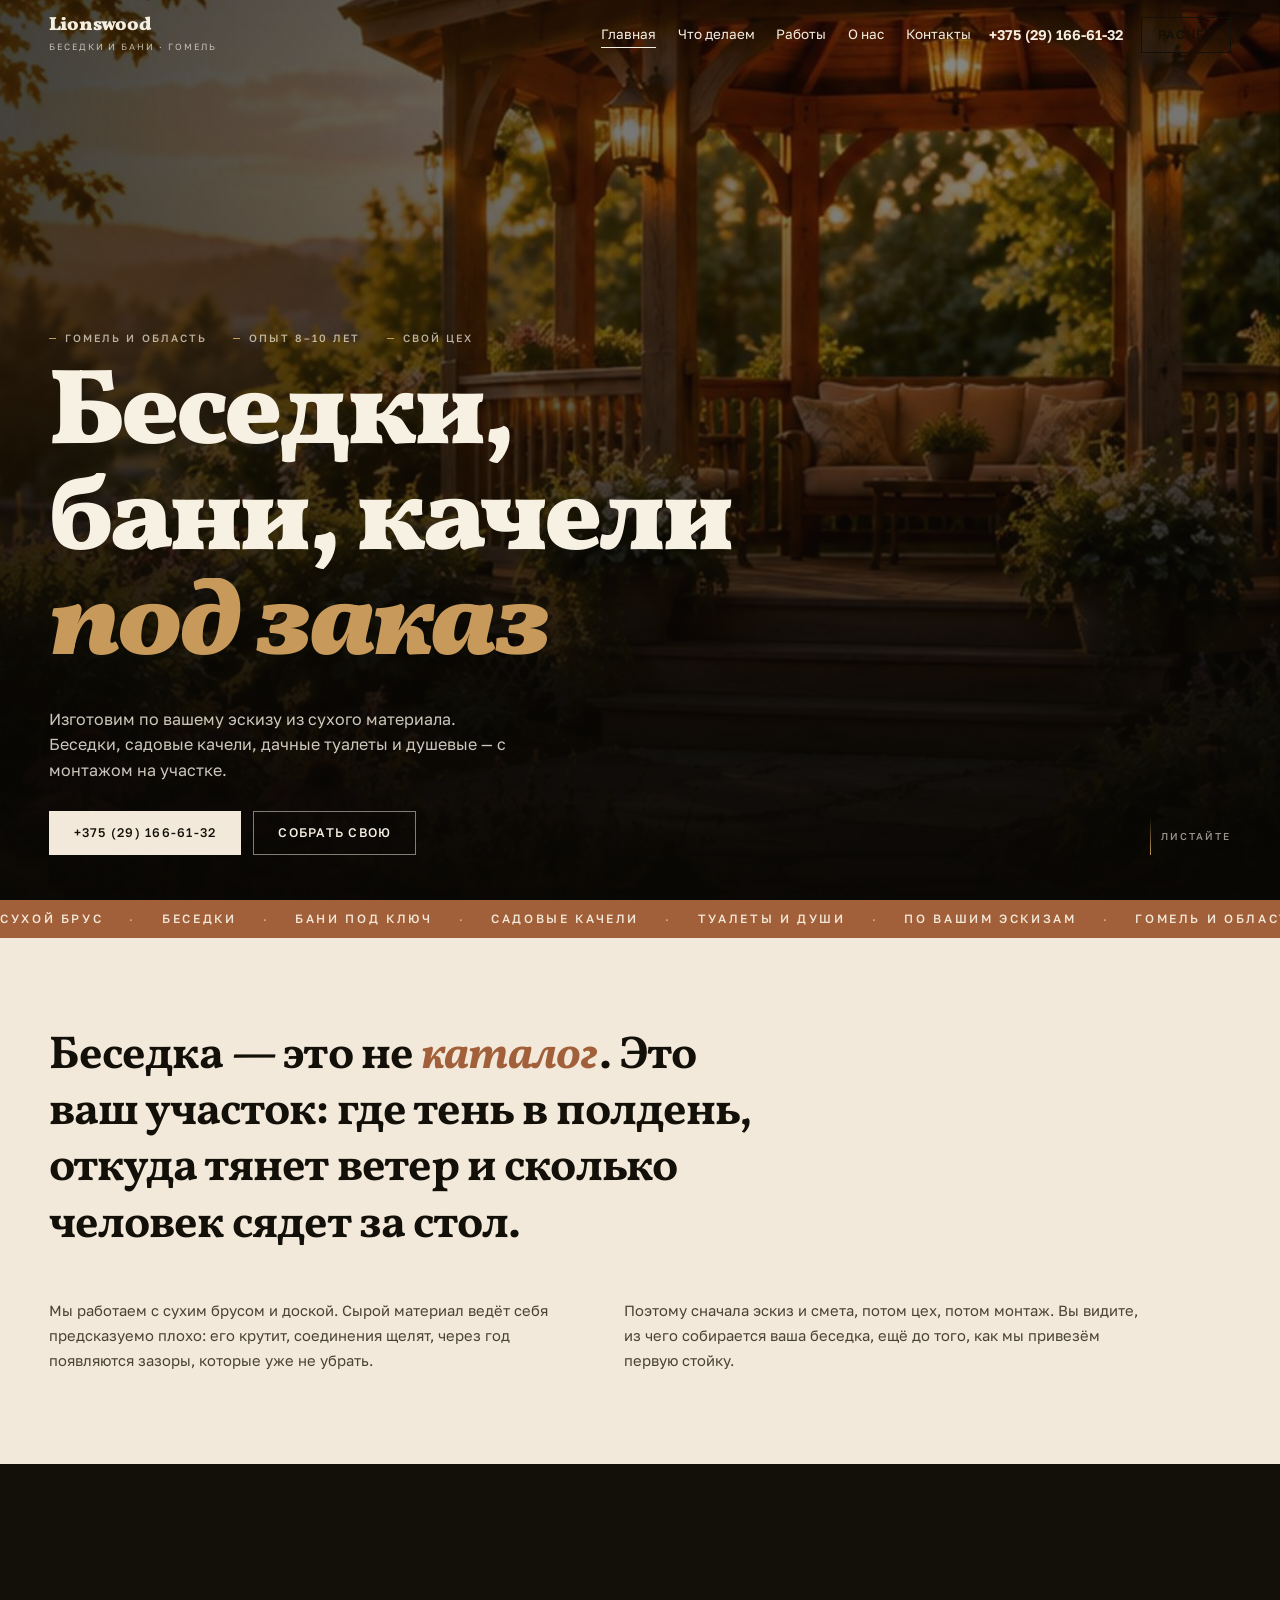
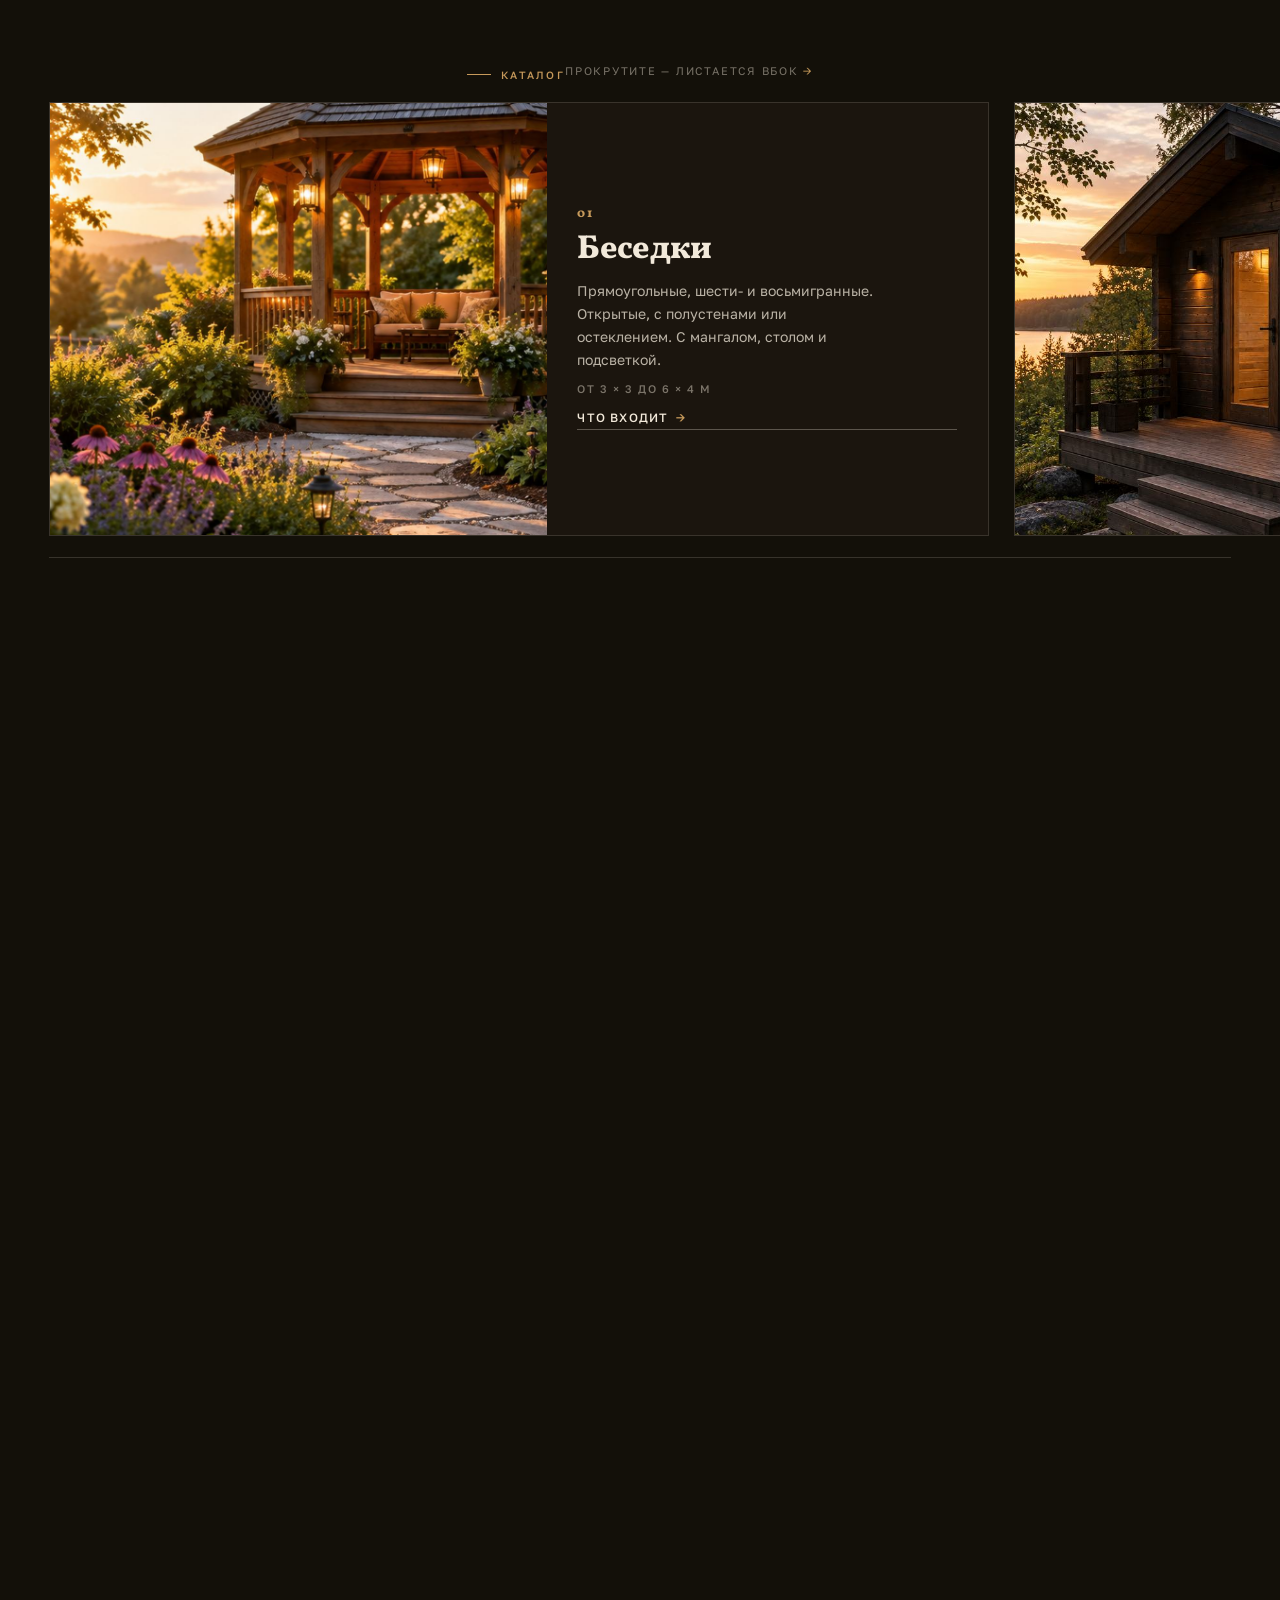
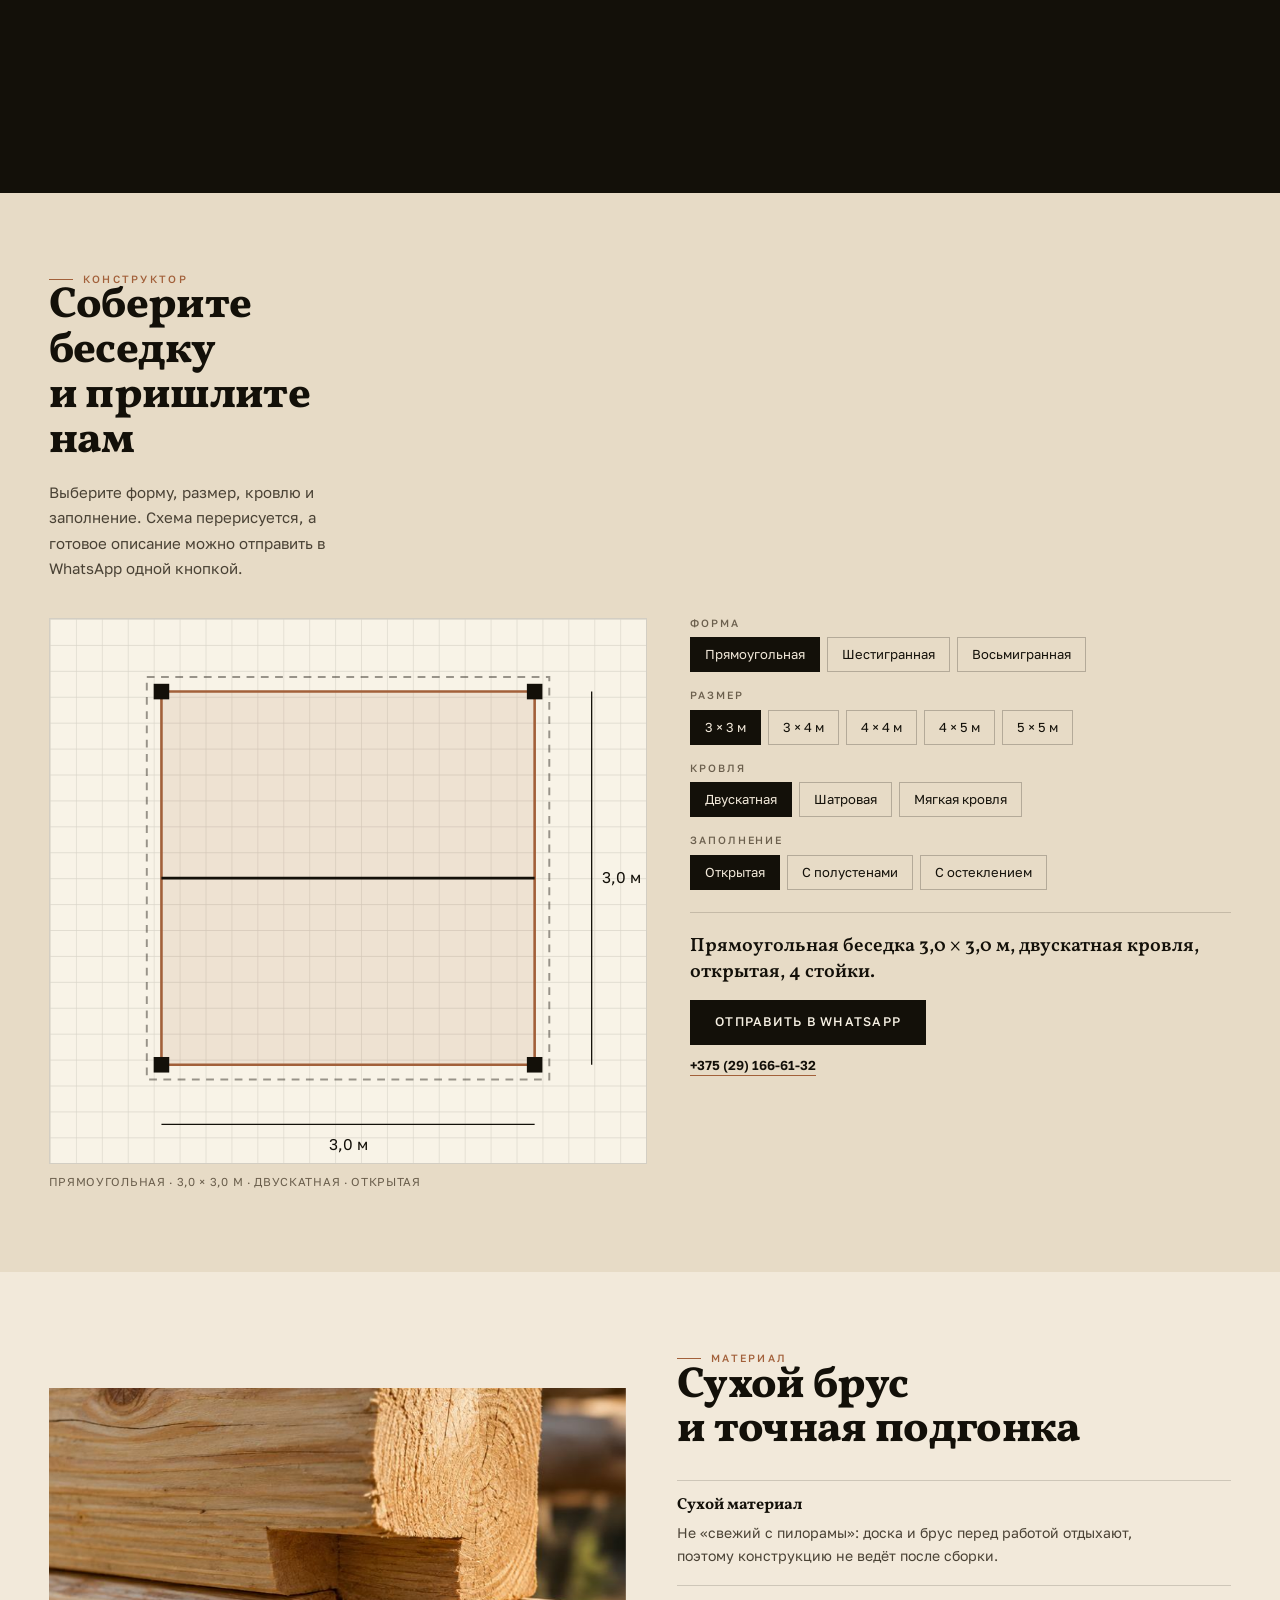
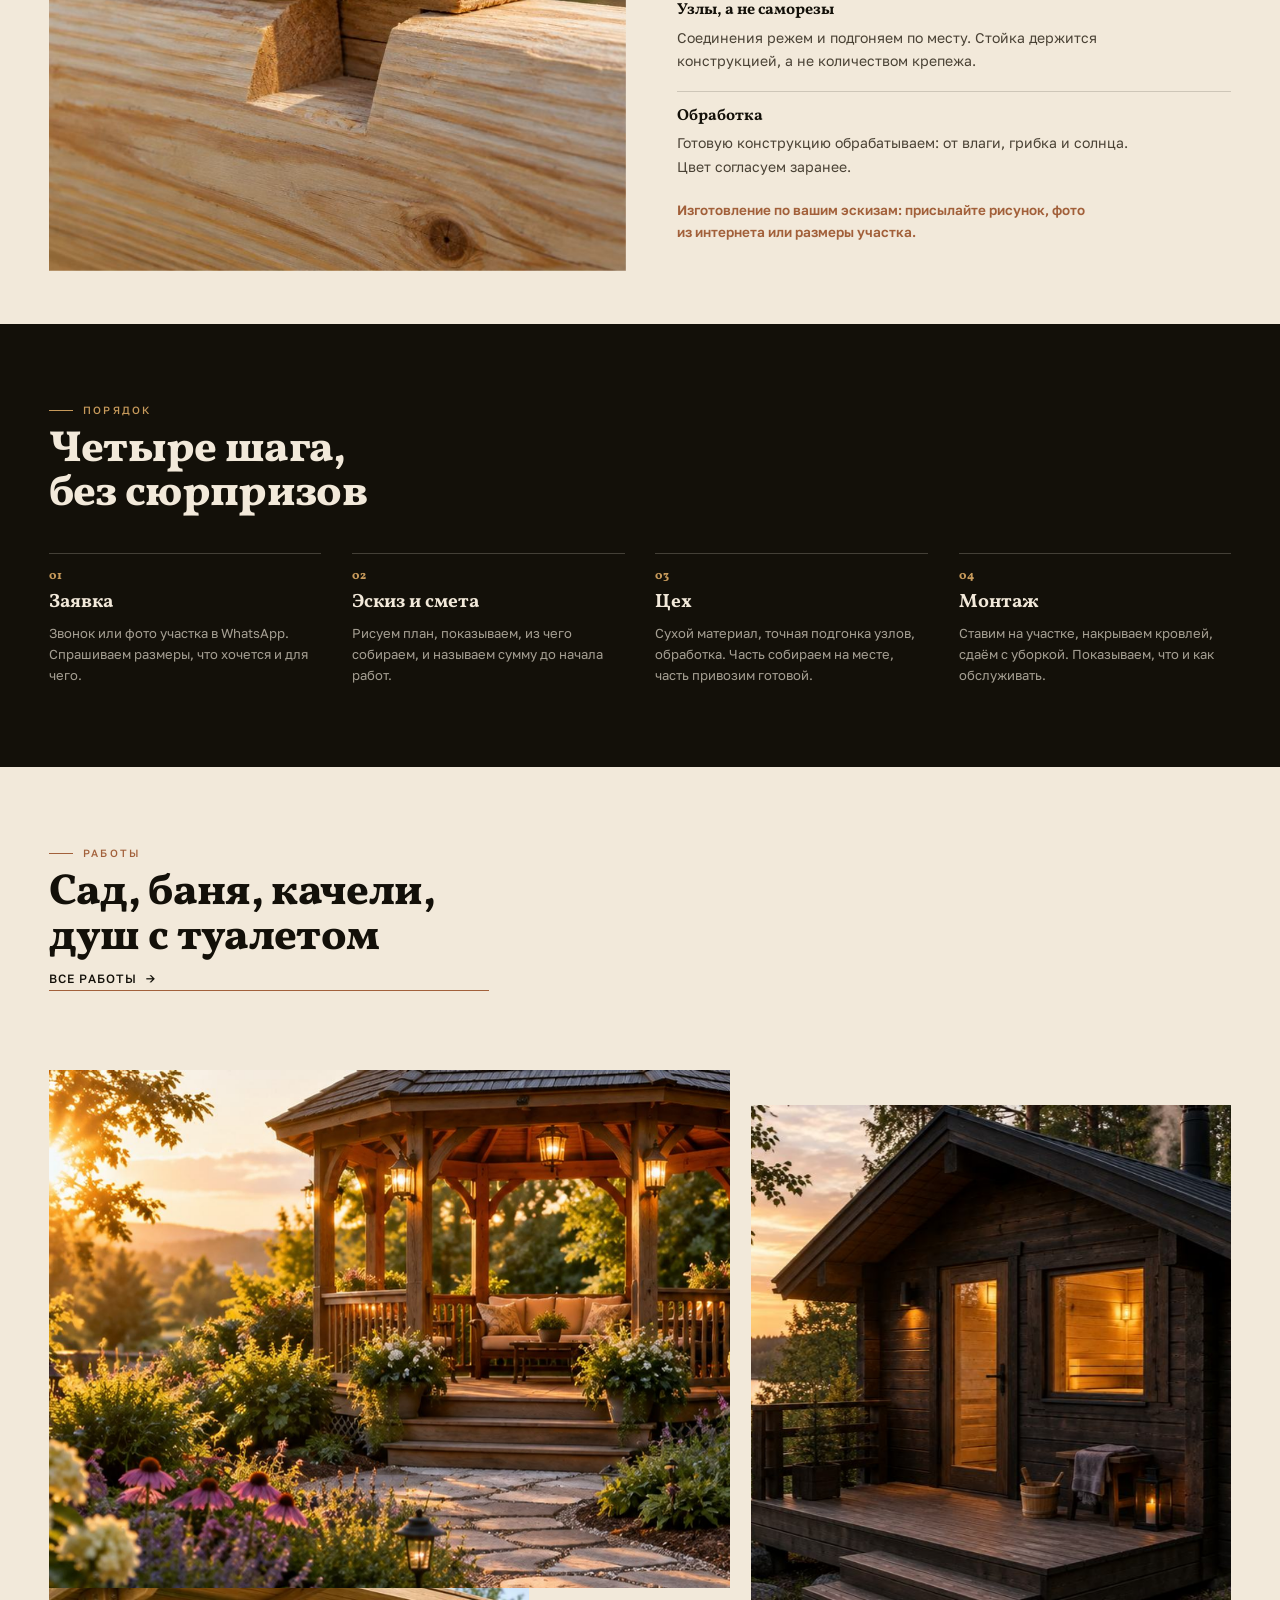
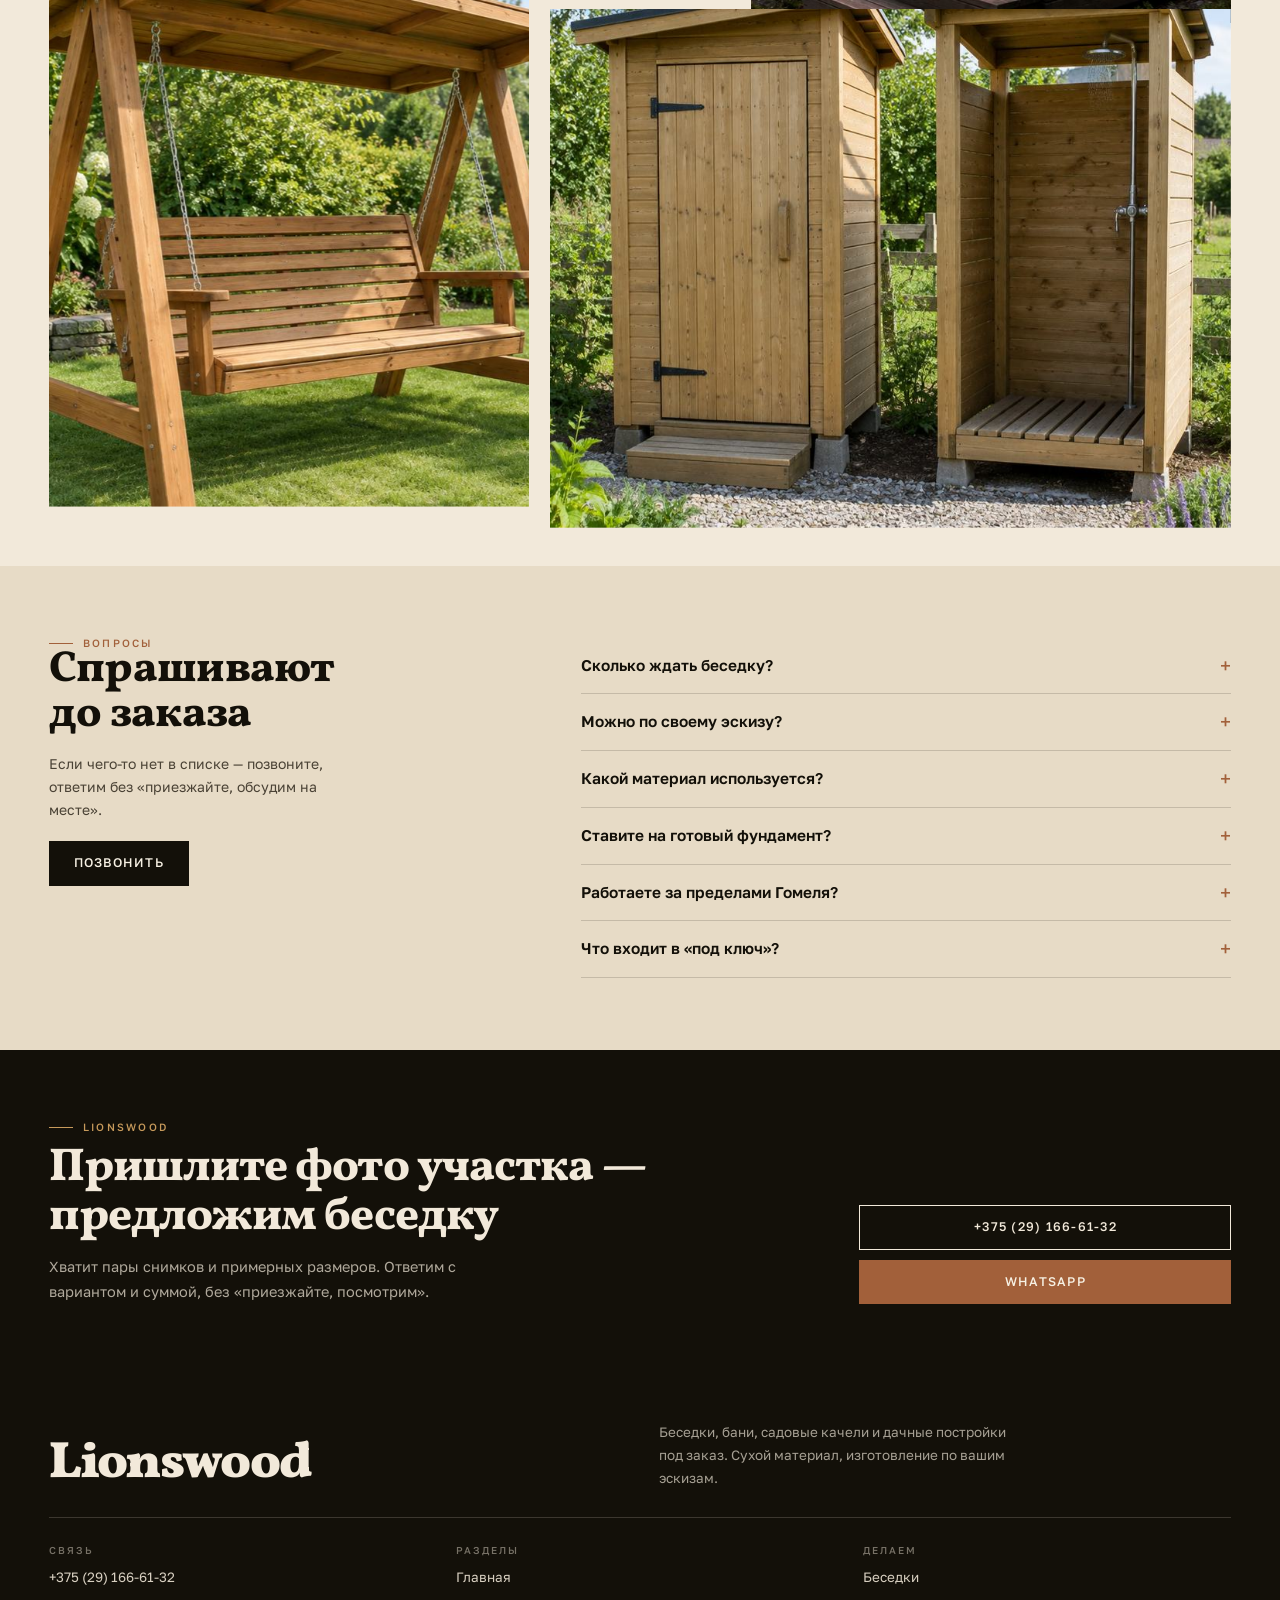
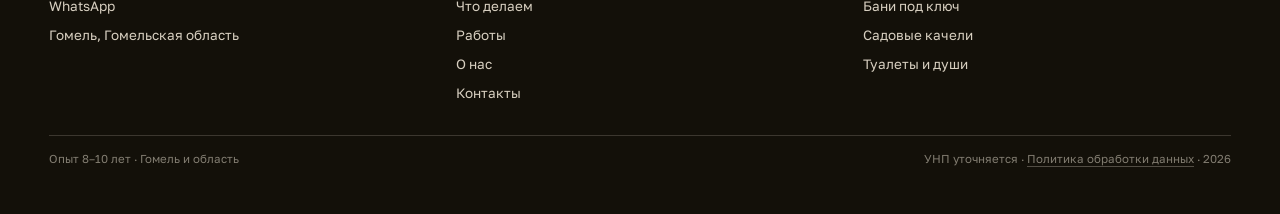
==== index.html @ c6900e60 "Lionswood: беседки и бани в Гомеле, сценарная прокрутка" ====
<!DOCTYPE html>
<html lang="ru">
<head>
<meta charset="utf-8">
<meta name="viewport" content="width=device-width, initial-scale=1">
<title>Lionswood — беседки, бани и садовые качели под заказ в Гомеле</title>
<meta name="description" content="Изготовление беседок, бань, садовых качелей, дачных туалетов и душевых под заказ. Сухой материал, работа по вашим эскизам, монтаж на участке. Гомель и область.">
<link rel="canonical" href="https://romjjjke.github.io/lionswood/index.html">
<meta property="og:type" content="website">
<meta property="og:title" content="Lionswood — беседки, бани и садовые качели под заказ в Гомеле">
<meta property="og:description" content="Изготовление беседок, бань, садовых качелей, дачных туалетов и душевых под заказ. Сухой материал, работа по вашим эскизам, монтаж на участке. Гомель и область.">
<meta property="og:image" content="https://romjjjke.github.io/lionswood/assets/img/hero.jpg">
<meta name="theme-color" content="#131009">
<link rel="icon" href="favicon.svg" type="image/svg+xml">
<style>[hidden]{display:none!important}
*{box-sizing:border-box}
html{-webkit-text-size-adjust:100%;scroll-behavior:smooth;overflow-x:hidden}
body{margin:0;background:#F2E9DA;color:#131009;font:400 16.5px/1.62 "Golos Text",Arial,sans-serif;overflow-x:hidden}
img{display:block;max-width:100%;height:auto}
a{color:inherit;text-decoration:none}
h1,h2,h3,p,ul,ol,figure,dl,dd,table,blockquote{margin:0}
ul,ol{padding:0;list-style:none}
button{font:inherit;color:inherit;cursor:pointer}
.wrap{padding-inline:clamp(16px,3.8vw,56px);max-width:1560px;margin:0 auto}
.hd{position:fixed;top:0;left:0;right:0;z-index:80;transition:background .35s ease,box-shadow .35s ease,backdrop-filter .35s}
.hd__in{display:flex;align-items:center;gap:18px;padding:16px clamp(16px,3.8vw,56px);transition:padding .35s ease}
.hd .logo,.hd .nav a,.hd .hd__tel{color:#F5EEDF}
.hd.is-stuck{background:rgba(242,233,218,.94);backdrop-filter:blur(14px);box-shadow:0 1px 0 rgba(19,16,9,.14)}
.hd.is-stuck .logo,.hd.is-stuck .nav a,.hd.is-stuck .hd__tel{color:#131009}
.hd.is-stuck .hd__in{padding-block:10px}
.logo{font:900 19px/1 "Vollkorn",Georgia,serif;letter-spacing:-.01em;margin-right:auto}
.logo i{display:block;font:400 9px/1.6 "Golos Text",sans-serif;letter-spacing:.22em;text-transform:uppercase;font-style:normal;opacity:.72;margin-top:5px}
.nav{display:flex;gap:clamp(12px,1.7vw,26px)}
.nav a{font:400 13.5px/1 "Golos Text",sans-serif;position:relative;padding:6px 0}
.nav a::after{content:"";position:absolute;left:0;right:100%;bottom:0;height:1px;background:currentColor;transition:right .3s}
.nav a:hover::after,.nav a[aria-current]::after{right:0}
.hd__tel{font:600 14px/1 "Golos Text",sans-serif;white-space:nowrap}
.burger{display:none;width:42px;height:42px;border:1px solid currentColor;background:transparent;color:inherit;align-items:center;justify-content:center;flex-direction:column;gap:5px;border-radius:0}
.burger span{display:block;width:18px;height:1.5px;background:currentColor}
.btn{display:inline-flex;align-items:center;justify-content:center;gap:9px;padding:15px 24px;border:1px solid #131009;background:#131009;color:#F7F1E4;font:500 12.5px/1 "Golos Text",sans-serif;letter-spacing:.1em;text-transform:uppercase;transition:background .25s,color .25s,border-color .25s}
.btn:hover{background:#A2603A;border-color:#A2603A;color:#fff}
.btn--ghost{background:transparent;color:inherit;border-color:currentColor}
.btn--ghost:hover{background:#F7F1E4;color:#131009;border-color:#F7F1E4}
.drawer{position:fixed;inset:0;z-index:200;background:rgba(14,11,7,.62);display:flex;justify-content:flex-end;backdrop-filter:blur(3px)}
.drawer__in{width:min(400px,90vw);height:100%;background:#F2E9DA;padding:22px;display:flex;flex-direction:column;gap:14px;overflow-y:auto}
.drawer__x{align-self:flex-end;width:40px;height:40px;border:1px solid rgba(19,16,9,.3);background:transparent;font:300 22px/1 "Golos Text",sans-serif}
.drawer__nav{display:grid;margin-top:8px}
.drawer__nav a{padding:14px 0;border-bottom:1px solid rgba(19,16,9,.16);font:800 22px/1.1 "Vollkorn",Georgia,serif}
.drawer__foot{margin-top:auto;font-size:12px;color:#5F5647}
.mobar{display:none}
body.is-locked{overflow:hidden}
@media (max-width:1020px){.nav{display:none}.hd__tel{display:none}.burger{display:flex}}
@media (max-width:760px){
  .mobar{display:grid;grid-template-columns:1fr 1fr;gap:8px;position:fixed;left:0;right:0;bottom:0;z-index:120;padding:8px;background:rgba(242,233,218,.97);border-top:1px solid rgba(19,16,9,.16)}
  .mobar .btn{padding:15px 8px;font-size:11.5px}
  body{padding-bottom:66px}
}
</style>
<link rel="preconnect" href="https://fonts.googleapis.com">
<link rel="preconnect" href="https://fonts.gstatic.com" crossorigin>
<link rel="stylesheet" href="https://fonts.googleapis.com/css2?family=Vollkorn:wght@600;700;800;900&family=Golos+Text:wght@400;500;600&display=swap">
<link rel="stylesheet" href="assets/css/style.v1.css">
<script type="application/ld+json">{"@context": "https://schema.org", "@type": "LocalBusiness", "name": "Lionswood — беседки и бани под заказ", "description": "Изготовление беседок, садовых качелей, бань, дачных туалетов и душевых под заказ по эскизам заказчика.", "url": "https://romjjjke.github.io/lionswood/", "telephone": "+375 (29) 166-61-32", "areaServed": "Гомель и Гомельская область", "address": {"@type": "PostalAddress", "addressLocality": "Гомель", "addressRegion": "Гомельская область", "addressCountry": "BY"}}</script>
</head>
<body class="has-hero">
<header class="hd" id="hd">
  <div class="hd__in">
    <a class="logo" href="index.html">Lionswood<i>беседки и бани · Гомель</i></a>
    <nav class="nav" aria-label="Разделы"><a href="index.html" aria-current="page">Главная</a><a href="uslugi.html">Что делаем</a><a href="raboty.html">Работы</a><a href="o-kompanii.html">О нас</a><a href="kontakty.html">Контакты</a></nav>
    <a class="hd__tel" href="tel:+375291666132">+375 (29) 166-61-32</a>
    <a class="btn btn--ghost" href="kontakty.html" style="padding:11px 16px">Расчёт</a>
    <button class="burger" id="burger" type="button" aria-expanded="false" aria-controls="drawer" aria-label="Открыть меню"><span></span><span></span><span></span></button>
  </div>
</header>
<section class="hero" id="top">
  <div class="hero__bg" data-parallax="0.16"><img src="assets/img/hero.jpg" alt="Деревянная беседка в саду" width="1600" height="914" fetchpriority="high"></div>
  <span class="hero__veil"></span>
  <div class="wrap hero__in">
    <p class="hero__kick"><span>Гомель и область</span><span>опыт 8–10 лет</span><span>свой цех</span></p>
    <h1 class="hero__h1">
      <span class="ln"><span>Беседки,</span></span>
      <span class="ln"><span>бани, качели</span></span>
      <span class="ln"><span><em>под заказ</em></span></span>
    </h1>
    <p class="hero__lead">Изготовим по вашему эскизу из сухого материала. Беседки, садовые качели, дачные туалеты и душевые — с монтажом на участке.</p>
    <div class="hero__cta">
      <a class="btn" href="tel:+375291666132">+375 (29) 166-61-32</a>
      <a class="btn btn--ghost" href="#konstruktor">Собрать свою</a>
    </div>
    <a class="hero__cue" href="#manifest" aria-label="Листайте вниз"><i></i>листайте</a>
  </div>
</section>
<div class="mq" aria-hidden="true"><div class="mq__row"><span>сухой брус<i>·</i></span><span>беседки<i>·</i></span><span>бани под ключ<i>·</i></span><span>садовые качели<i>·</i></span><span>туалеты и души<i>·</i></span><span>по вашим эскизам<i>·</i></span><span>Гомель и область<i>·</i></span><span>сухой брус<i>·</i></span><span>беседки<i>·</i></span><span>бани под ключ<i>·</i></span><span>садовые качели<i>·</i></span><span>туалеты и души<i>·</i></span><span>по вашим эскизам<i>·</i></span><span>Гомель и область<i>·</i></span></div></div>

<section class="mani" id="manifest">
  <div class="wrap">
    <p class="mani__t rv">Беседка — это не <em>каталог</em>. Это ваш участок: где тень в полдень, откуда тянет ветер и сколько человек сядет за стол.</p>
    <div class="mani__cols">
      <p class="rv" style="--d:.05s">Мы работаем с сухим брусом и доской. Сырой материал ведёт себя предсказуемо плохо: его крутит, соединения щелят, через год появляются зазоры, которые уже не убрать.</p>
      <p class="rv" style="--d:.12s">Поэтому сначала эскиз и смета, потом цех, потом монтаж. Вы видите, из чего собирается ваша беседка, ещё до того, как мы привезём первую стойку.</p>
    </div>
  </div>
</section>

<section class="rail" id="katalog">
  <div class="rail__stick">
    <div class="rail__top wrap">
      <p class="kick">Каталог</p>
      <p class="rail__hint">Прокрутите — листается вбок <i>→</i></p>
    </div>
    <div class="rail__vp">
      <div class="rail__track" id="railTrack">
        <article class="pnl">
      <div class="pnl__pic"><img src="assets/img/hero.jpg" alt="Беседки" loading="lazy" width="1200" height="800"></div>
      <div class="pnl__txt">
        <p class="pnl__n">01</p>
        <h3 class="pnl__h">Беседки</h3>
        <p class="pnl__d">Прямоугольные, шести- и восьмигранные. Открытые, с полустенами или остеклением. С мангалом, столом и подсветкой.</p>
        <p class="pnl__s">от 3 × 3 до 6 × 4 м</p>
        <a class="pnl__l" href="uslugi.html#besedki">Что входит <i>→</i></a>
      </div>
    </article><article class="pnl">
      <div class="pnl__pic"><img src="assets/img/banya.jpg" alt="Бани" loading="lazy" width="1200" height="800"></div>
      <div class="pnl__txt">
        <p class="pnl__n">02</p>
        <h3 class="pnl__h">Бани</h3>
        <p class="pnl__d">Сруб или каркас под ключ: парилка, мойка, комната отдыха. Собираем на участке, подводим под крышу.</p>
        <p class="pnl__s">под ключ, с террасой</p>
        <a class="pnl__l" href="uslugi.html#bani">Что входит <i>→</i></a>
      </div>
    </article><article class="pnl">
      <div class="pnl__pic"><img src="assets/img/swing.jpg" alt="Садовые качели" loading="lazy" width="1200" height="800"></div>
      <div class="pnl__txt">
        <p class="pnl__n">03</p>
        <h3 class="pnl__h">Садовые качели</h3>
        <p class="pnl__d">Каркас из сухого бруса, диван с подушками, навес от солнца. Рассчитаны на взрослых, а не на «детский» вес.</p>
        <p class="pnl__s">двух- и трёхместные</p>
        <a class="pnl__l" href="uslugi.html#kacheli">Что входит <i>→</i></a>
      </div>
    </article><article class="pnl">
      <div class="pnl__pic"><img src="assets/img/yard.jpg" alt="Туалеты и души" loading="lazy" width="1200" height="800"></div>
      <div class="pnl__txt">
        <p class="pnl__n">04</p>
        <h3 class="pnl__h">Туалеты и души</h3>
        <p class="pnl__d">Дачные туалеты и летние душевые кабины. Сухой материал, ровная геометрия, аккуратная подгонка.</p>
        <p class="pnl__s">по вашему эскизу</p>
        <a class="pnl__l" href="uslugi.html#tualety">Что входит <i>→</i></a>
      </div>
    </article>
      </div>
    </div>
    <div class="rail__bar"><span id="railBar"></span></div>
  </div>
</section>

<section class="kst" id="konstruktor">
  <div class="wrap">
    <div class="kst__head">
      <p class="kick">Конструктор</p>
      <h2 class="h2">Соберите беседку<br>и пришлите нам</h2>
      <p class="kst__lead">Выберите форму, размер, кровлю и заполнение. Схема перерисуется, а готовое описание можно отправить в WhatsApp одной кнопкой.</p>
    </div>
    <div class="kst__body">
      <div class="kst__draw">
        <svg id="plan" class="plan" viewBox="0 0 460 420" role="img" aria-label="Схема плана беседки">
          <defs>
            <pattern id="grid" width="20" height="20" patternUnits="userSpaceOnUse">
              <path d="M20 0 H0 V20" fill="none" stroke="rgba(19,16,9,.13)" stroke-width="1"/>
            </pattern>
          </defs>
          <rect width="460" height="420" fill="url(#grid)"/>
          <g id="planOuter">
            <polygon id="roofShape" fill="none" stroke="rgba(19,16,9,.42)" stroke-width="1.5" stroke-dasharray="6 5"/>
            <polygon id="floorShape" fill="rgba(162,96,58,.12)" stroke="#A2603A" stroke-width="2"/>
            <g id="wallLines"></g>
            <g id="posts"></g>
            <g id="ridgeLine"></g>
          </g>
          <g id="dims">
            <path id="dimW" d="" stroke="#131009" stroke-width="1"/>
            <text id="dimWt" x="0" y="0" text-anchor="middle" font-family="Golos Text" font-size="12" fill="#131009">4,0 м</text>
            <path id="dimD" d="" stroke="#131009" stroke-width="1"/>
            <text id="dimDt" x="0" y="0" font-family="Golos Text" font-size="12" fill="#131009">4,0 м</text>
          </g>
        </svg>
        <p class="kst__cap" id="planCap">Прямоугольная · 3 × 3 м · двускатная · открытая</p>
      </div>
      <div class="kst__ctrl">
        <fieldset class="kg"><legend>Форма</legend><div class="kg__opts"><button type="button" class="opt is-on" data-k="shape" data-v="rect" aria-pressed="true">Прямоугольная</button><button type="button" class="opt" data-k="shape" data-v="hex" aria-pressed="false">Шестигранная</button><button type="button" class="opt" data-k="shape" data-v="oct" aria-pressed="false">Восьмигранная</button></div></fieldset>
        <fieldset class="kg"><legend>Размер</legend><div class="kg__opts"><button type="button" class="opt is-on" data-k="size" data-v="3x3" aria-pressed="true">3 × 3 м</button><button type="button" class="opt" data-k="size" data-v="3x4" aria-pressed="false">3 × 4 м</button><button type="button" class="opt" data-k="size" data-v="4x4" aria-pressed="false">4 × 4 м</button><button type="button" class="opt" data-k="size" data-v="4x5" aria-pressed="false">4 × 5 м</button><button type="button" class="opt" data-k="size" data-v="5x5" aria-pressed="false">5 × 5 м</button></div></fieldset>
        <fieldset class="kg"><legend>Кровля</legend><div class="kg__opts"><button type="button" class="opt is-on" data-k="roof" data-v="gable" aria-pressed="true">Двускатная</button><button type="button" class="opt" data-k="roof" data-v="hip" aria-pressed="false">Шатровая</button><button type="button" class="opt" data-k="roof" data-v="soft" aria-pressed="false">Мягкая кровля</button></div></fieldset>
        <fieldset class="kg"><legend>Заполнение</legend><div class="kg__opts"><button type="button" class="opt is-on" data-k="walls" data-v="open" aria-pressed="true">Открытая</button><button type="button" class="opt" data-k="walls" data-v="half" aria-pressed="false">С полустенами</button><button type="button" class="opt" data-k="walls" data-v="glass" aria-pressed="false">С остеклением</button></div></fieldset>
        <div class="kst__out">
          <p class="kst__sum" id="sumText">Прямоугольная беседка 3 × 3 м, двускатная кровля, открытая, 4 стойки.</p>
          <a class="btn" id="waSend" href="https://wa.me/375291666132">Отправить в WhatsApp</a>
          <a class="kst__tel" href="tel:+375291666132">+375 (29) 166-61-32</a>
        </div>
      </div>
    </div>
  </div>
</section>

<section class="mat">
  <div class="wrap mat__grid">
    <figure class="mat__fig" data-parallax="0.08"><img src="assets/img/joint.jpg" alt="Соединение бруса в беседке" loading="lazy" width="900" height="672"></figure>
    <div class="mat__txt">
      <p class="kick">Материал</p>
      <h2 class="h2">Сухой брус<br>и точная подгонка</h2>
      <ul class="mat__facts">
        <li class="rv"><b>Сухой материал</b><span>Не «свежий с пилорамы»: доска и брус перед работой отдыхают, поэтому конструкцию не ведёт после сборки.</span></li>
        <li class="rv" style="--d:.08s"><b>Узлы, а не саморезы</b><span>Соединения режем и подгоняем по месту. Стойка держится конструкцией, а не количеством крепежа.</span></li>
        <li class="rv" style="--d:.16s"><b>Обработка</b><span>Готовую конструкцию обрабатываем: от влаги, грибка и солнца. Цвет согласуем заранее.</span></li>
      </ul>
      <p class="mat__note">Изготовление по вашим эскизам: присылайте рисунок, фото из интернета или размеры участка.</p>
    </div>
  </div>
</section>

<section class="proc">
  <div class="wrap">
    <div class="proc__head">
      <p class="kick kick--inv">Порядок</p>
      <h2 class="h2 h2--inv">Четыре шага,<br>без сюрпризов</h2>
    </div>
    <ol class="proc__list"><li class="stp rv" style="--d:.00s"><span class="stp__n">01</span><b class="stp__t">Заявка</b><span class="stp__d">Звонок или фото участка в WhatsApp. Спрашиваем размеры, что хочется и для чего.</span></li><li class="stp rv" style="--d:.01s"><span class="stp__n">02</span><b class="stp__t">Эскиз и смета</b><span class="stp__d">Рисуем план, показываем, из чего собираем, и называем сумму до начала работ.</span></li><li class="stp rv" style="--d:.02s"><span class="stp__n">03</span><b class="stp__t">Цех</b><span class="stp__d">Сухой материал, точная подгонка узлов, обработка. Часть собираем на месте, часть привозим готовой.</span></li><li class="stp rv" style="--d:.03s"><span class="stp__n">04</span><b class="stp__t">Монтаж</b><span class="stp__d">Ставим на участке, накрываем кровлей, сдаём с уборкой. Показываем, что и как обслуживать.</span></li></ol>
  </div>
</section>

<section class="works">
  <div class="wrap">
    <div class="works__head">
      <p class="kick">Работы</p>
      <h2 class="h2">Сад, баня, качели,<br>душ с туалетом</h2>
      <a class="link" href="raboty.html">Все работы <i>→</i></a>
    </div>
    <div class="works__grid">
      <figure class="wk wk--a" data-parallax="0.05"><img src="assets/img/hero.jpg" alt="Беседка в саду" loading="lazy" width="1600" height="914"><figcaption><b>Беседка 6 × 4</b><span>шатровая кровля, мангал</span></figcaption></figure>
      <figure class="wk wk--b" data-parallax="0.09"><img src="assets/img/banya.jpg" alt="Баня из дерева" loading="lazy" width="900" height="672"><figcaption><b>Баня под ключ</b><span>парилка, мойка, терраса</span></figcaption></figure>
      <figure class="wk wk--c" data-parallax="0.06"><img src="assets/img/swing.jpg" alt="Садовые качели" loading="lazy" width="900" height="672"><figcaption><b>Качели с навесом</b><span>сухой брус, диван</span></figcaption></figure>
      <figure class="wk wk--d" data-parallax="0.11"><img src="assets/img/yard.jpg" alt="Дачный туалет и душ" loading="lazy" width="900" height="672"><figcaption><b>Туалет и душ</b><span>по эскизу заказчика</span></figcaption></figure>
    </div>
  </div>
</section>

<section class="faq">
  <div class="wrap faq__grid">
    <div class="faq__side">
      <p class="kick">Вопросы</p>
      <h2 class="h2">Спрашивают<br>до заказа</h2>
      <p class="faq__note">Если чего-то нет в списке — позвоните, ответим без «приезжайте, обсудим на месте».</p>
      <a class="btn" href="tel:+375291666132">Позвонить</a>
    </div>
    <div class="faq__list"><details class="qa rv"><summary>Сколько ждать беседку?</summary><p>Зависит от размера и загрузки цеха. Срок называем до начала работ и держим его: обычно это недели, а не месяцы. Точнее скажем по вашему проекту.</p></details><details class="qa rv"><summary>Можно по своему эскизу?</summary><p>Да. Присылайте рисунок, фото из интернета или размеры участка. Соберём по вашему замыслу, а если нужен совет по конструкции — предложим.</p></details><details class="qa rv"><summary>Какой материал используется?</summary><p>Сухой брус и доска. Сырой материал ведёт: он трескается и щелит соединения. Мы работаем сухим, поэтому беседка не «дышит» щелями через год.</p></details><details class="qa rv"><summary>Ставите на готовый фундамент?</summary><p>Приезжаем и смотрим участок. Под беседку обычно достаточно столбов или площадки, под баню — основательнее. Подскажем, что нужно именно у вас.</p></details><details class="qa rv"><summary>Работаете за пределами Гомеля?</summary><p>Да, Гомель и Гомельская область. Дальние адреса обсуждаем отдельно: важно, чтобы монтаж не растягивался на недели.</p></details><details class="qa rv"><summary>Что входит в «под ключ»?</summary><p>Конструкция, сборка на участке, кровля, обшивка и обработка. Остекление, мангал, мебель и электрика — по договорённости.</p></details></div>
  </div>
</section>

<section class="end">
  <div class="wrap end__in">
    <div>
      <p class="kick kick--inv">Lionswood</p>
      <h2 class="end__h">Пришлите фото участка —<br>предложим беседку</h2>
      <p class="end__p">Хватит пары снимков и примерных размеров. Ответим с вариантом и суммой, без «приезжайте, посмотрим».</p>
    </div>
    <div class="end__cta">
      <a class="btn btn--ghost" href="tel:+375291666132" style="border-color:#F2E9DA;color:#F2E9DA">+375 (29) 166-61-32</a>
      <a class="btn" href="https://wa.me/375291666132" style="background:#A2603A;border-color:#A2603A">WhatsApp</a>
    </div>
  </div>
</section>
<footer class="ft">
  <div class="wrap">
    <div class="ft__top">
      <p class="ft__brand">Lionswood</p>
      <p class="ft__lead">Беседки, бани, садовые качели и дачные постройки под заказ. Сухой материал, изготовление по вашим эскизам.</p>
    </div>
    <div class="ft__grid">
      <div>
        <p class="ft__lbl">Связь</p>
        <ul class="ft__list"><li><a href="tel:+375291666132">+375 (29) 166-61-32</a></li><li><a href="https://wa.me/375291666132">WhatsApp</a></li><li>Гомель, Гомельская область</li></ul>
      </div>
      <div>
        <p class="ft__lbl">Разделы</p>
        <ul class="ft__list"><li><a href="index.html">Главная</a></li><li><a href="uslugi.html">Что делаем</a></li><li><a href="raboty.html">Работы</a></li><li><a href="o-kompanii.html">О нас</a></li><li><a href="kontakty.html">Контакты</a></li></ul>
      </div>
      <div>
        <p class="ft__lbl">Делаем</p>
        <ul class="ft__list"><li>Беседки</li><li>Бани под ключ</li><li>Садовые качели</li><li>Туалеты и души</li></ul>
      </div>
    </div>
    <div class="ft__bot">
      <span>Опыт 8–10 лет · Гомель и область</span>
      <span>УНП уточняется · <a href="politika.html">Политика обработки данных</a> · <span id="year">2026</span></span>
    </div>
  </div>
</footer>
<div class="mobar">
  <a class="btn" href="tel:+375291666132">Позвонить</a>
  <a class="btn btn--ghost" href="https://wa.me/375291666132" style="border-color:#131009">WhatsApp</a>
</div>
<div class="drawer" id="drawer" hidden>
  <div class="drawer__in">
    <button class="drawer__x" id="drawer-x" type="button" aria-label="Закрыть меню">×</button>
    <nav class="drawer__nav" aria-label="Мобильное меню"><a href="index.html">Главная</a><a href="uslugi.html">Что делаем</a><a href="raboty.html">Работы</a><a href="o-kompanii.html">О нас</a><a href="kontakty.html">Контакты</a><a href="politika.html">Политика</a></nav>
    <a class="btn" href="tel:+375291666132">+375 (29) 166-61-32</a>
    <a class="btn btn--ghost" href="https://wa.me/375291666132" style="border-color:#131009">WhatsApp</a>
    <p class="drawer__foot">Гомель и Гомельская область<br>Беседки, бани, качели, дачные постройки</p>
  </div>
</div>
<script src="assets/js/main.v1.js" defer></script></body></html>
---- assets/css/style.v1.css ----
/* Lionswood: тёплое дерево, крупная антиква, сценарная прокрутка */
:root{
  --ink:#131009; --ink2:#1B150E; --paper:#F2E9DA; --paper2:#E7DBC6;
  --cedar:#A2603A; --gold:#C79A5B; --moss:#3F4A38; --body:#4A4235;
  --line:rgba(19,16,9,.16); --cream:#F7F1E4;
}
.wrap{padding-inline:clamp(16px,3.8vw,56px);max-width:1560px;margin:0 auto}
.kick{display:flex;align-items:center;gap:10px;font:500 10.5px/1 "Golos Text",sans-serif;letter-spacing:.22em;text-transform:uppercase;color:var(--cedar)}
.kick::before{content:"";width:24px;height:1px;background:currentColor}
.kick--inv{color:var(--gold)}
.h2{font:800 clamp(1.7rem,3.4vw,3.1rem)/1.03 "Vollkorn",Georgia,serif;letter-spacing:-.015em}
.h2--inv{color:var(--paper)}
.link{display:inline-flex;align-items:center;gap:8px;font:500 12px/1 "Golos Text",sans-serif;letter-spacing:.1em;text-transform:uppercase;padding-bottom:5px;border-bottom:1px solid var(--cedar)}
.link i{font-style:normal;transition:transform .3s}
.link:hover i{transform:translateX(4px)}
.rv{opacity:0;transform:translateY(26px);transition:opacity .85s cubic-bezier(.2,.7,.2,1),transform .85s cubic-bezier(.2,.7,.2,1);transition-delay:var(--d,0s)}
.rv.is-in{opacity:1;transform:none}

/* ---------- герой ---------- */
.hero{position:relative;min-height:100svh;overflow:hidden;background:#0D0A06;display:flex;align-items:flex-end}
.hero__bg{position:absolute;left:0;right:0;top:-12%;height:124%;will-change:transform}
.hero__bg img{width:100%;height:100%;object-fit:cover;object-position:55% 55%}
.hero__veil{position:absolute;inset:0;background:radial-gradient(120% 90% at 70% 10%,rgba(9,7,4,.18) 0%,rgba(9,7,4,.62) 55%,rgba(9,7,4,.9) 100%),linear-gradient(to top,rgba(9,7,4,.92) 0%,rgba(9,7,4,.25) 45%,rgba(9,7,4,.35) 100%)}
.hero__in{position:relative;width:100%;padding-block:clamp(90px,12vh,140px) clamp(28px,5vh,56px);color:var(--cream)}
.hero__kick{display:flex;flex-wrap:wrap;gap:10px 26px;font:500 10.5px/1 "Golos Text",sans-serif;letter-spacing:.2em;text-transform:uppercase;color:rgba(247,241,228,.7)}
.hero__kick span{position:relative;padding-left:16px}
.hero__kick span::before{content:"";position:absolute;left:0;top:.45em;width:7px;height:1px;background:var(--gold)}
.hero__h1{margin-top:clamp(16px,2.6vh,28px);font:900 clamp(2.9rem,8.4vw,7.4rem)/.92 "Vollkorn",Georgia,serif;letter-spacing:-.035em}
.hero__h1 .ln{display:block;overflow:hidden;padding-bottom:.06em}
.hero__h1 .ln>span{display:block;transform:translateY(112%);animation:heroLine 1.05s cubic-bezier(.16,1,.3,1) forwards}
.hero__h1 .ln:nth-child(2)>span{animation-delay:.12s}
.hero__h1 .ln:nth-child(3)>span{animation-delay:.24s}
.hero__h1 em{font-style:italic;color:var(--gold)}
@keyframes heroLine{to{transform:translateY(0)}}
.hero__lead{margin-top:clamp(18px,2.6vh,30px);max-width:46ch;font-size:clamp(14.5px,1.25vw,17px);line-height:1.6;color:rgba(247,241,228,.82);opacity:0;animation:heroUp 1s cubic-bezier(.16,1,.3,1) .45s forwards}
.hero__cta{display:flex;flex-wrap:wrap;gap:12px;margin-top:clamp(20px,3vh,34px);opacity:0;animation:heroUp 1s cubic-bezier(.16,1,.3,1) .58s forwards}
.hero__cta .btn{background:var(--paper);color:var(--ink);border-color:var(--paper)}
.hero__cta .btn:hover{background:var(--gold);border-color:var(--gold);color:var(--ink)}
.hero__cta .btn--ghost{background:transparent;color:var(--cream);border-color:rgba(247,241,228,.5)}
.hero__cta .btn--ghost:hover{background:var(--cream);color:var(--ink)}
@keyframes heroUp{from{opacity:0;transform:translateY(18px)}to{opacity:1;transform:none}}
.hero__cue{position:absolute;right:clamp(16px,3.8vw,56px);bottom:clamp(28px,5vh,56px);display:flex;align-items:center;gap:10px;font:500 10px/1 "Golos Text",sans-serif;letter-spacing:.2em;text-transform:uppercase;color:rgba(247,241,228,.6)}
.hero__cue i{display:block;width:1px;height:38px;background:linear-gradient(to bottom,transparent,var(--gold));animation:cue 2.2s ease-in-out infinite}
@keyframes cue{0%,100%{transform:scaleY(.4);opacity:.5}50%{transform:scaleY(1);opacity:1}}

/* ---------- бегущая строка ---------- */
.mq{background:var(--cedar);color:var(--paper);overflow:hidden;padding:13px 0}
.mq__row{display:flex;gap:0;width:max-content;animation:mq 26s linear infinite}
.mq__row span{display:inline-flex;align-items:center;gap:26px;padding-right:26px;font:500 12px/1 "Golos Text",sans-serif;letter-spacing:.22em;text-transform:uppercase;white-space:nowrap}
.mq__row i{font-style:normal;opacity:.6}
@keyframes mq{to{transform:translateX(-50%)}}
@media (prefers-reduced-motion:reduce){.mq__row{animation:none}}

/* ---------- манифест ---------- */
.mani{padding-block:clamp(56px,10vh,140px)}
.mani__t{font:700 clamp(1.55rem,3.6vw,3.2rem)/1.22 "Vollkorn",Georgia,serif;letter-spacing:-.02em;max-width:26ch}
.mani__t em{font-style:italic;color:var(--cedar)}
.mani__cols{display:grid;grid-template-columns:repeat(2,minmax(0,1fr));gap:clamp(18px,4vw,72px);margin-top:clamp(28px,5vh,64px);max-width:1100px}
.mani__cols p{font-size:clamp(14.5px,1.15vw,16.5px);line-height:1.72;color:var(--body)}
.mani__cols p:first-child{margin-left:auto}

/* ---------- горизонтальная витрина ---------- */
.rail{position:relative;background:var(--ink);color:var(--paper)}
.rail__stick{position:sticky;top:0;height:100vh;display:flex;flex-direction:column;justify-content:center;gap:clamp(12px,2.4vh,26px);overflow:hidden}
.rail__top{display:flex;justify-content:space-between;align-items:baseline;padding-block:clamp(10px,2vh,22px) 0}
.rail__top .kick{color:var(--gold)}
.rail__hint{font:400 11px/1 "Golos Text",sans-serif;letter-spacing:.16em;text-transform:uppercase;color:rgba(242,233,218,.45)}
.rail__hint i{font-style:normal;color:var(--gold)}
.rail__vp{overflow:hidden}
.rail__track{display:flex;gap:clamp(14px,2vw,32px);padding-inline:clamp(16px,3.8vw,56px);will-change:transform}
.pnl{flex:0 0 min(78vw,940px);display:grid;grid-template-columns:1.06fr .94fr;align-items:stretch;background:var(--ink2);border:1px solid rgba(242,233,218,.14)}
.pnl__pic{overflow:hidden}
.pnl__pic img{width:100%;height:clamp(240px,48vh,480px);object-fit:cover;transition:transform 1.2s cubic-bezier(.16,1,.3,1)}
.pnl:hover .pnl__pic img{transform:scale(1.05)}
.pnl__txt{padding:clamp(18px,2.4vw,38px);display:flex;flex-direction:column;gap:12px;justify-content:center}
.pnl__n{font:800 13px/1 "Vollkorn",Georgia,serif;color:var(--gold);letter-spacing:.1em}
.pnl__h{font:800 clamp(1.5rem,2.6vw,2.5rem)/1.03 "Vollkorn",Georgia,serif;letter-spacing:-.02em}
.pnl__d{font-size:14px;line-height:1.65;color:rgba(242,233,218,.74);max-width:34ch}
.pnl__s{font:500 11px/1 "Golos Text",sans-serif;letter-spacing:.14em;text-transform:uppercase;color:rgba(242,233,218,.45)}
.pnl__l{margin-top:6px;display:inline-flex;align-items:center;gap:8px;font:500 12px/1 "Golos Text",sans-serif;letter-spacing:.1em;text-transform:uppercase;color:var(--paper);padding-bottom:5px;border-bottom:1px solid rgba(242,233,218,.3)}
.pnl__l i{font-style:normal;color:var(--gold);transition:transform .3s}
.pnl__l:hover i{transform:translateX(4px)}
.rail__bar{margin:0 clamp(16px,3.8vw,56px) clamp(12px,2.4vh,26px);height:1px;background:rgba(242,233,218,.16)}
.rail__bar span{display:block;height:1px;width:0;background:var(--gold)}

/* ---------- конструктор ---------- */
.kst{padding-block:clamp(56px,9vh,120px);background:var(--paper2)}
.kst__head{max-width:32ch}
.kst__lead{margin-top:16px;font-size:15px;line-height:1.7;color:var(--body);max-width:46ch}
.kst__body{display:grid;grid-template-columns:1.05fr .95fr;gap:clamp(20px,3.4vw,52px);margin-top:clamp(26px,4vh,48px);align-items:start}
.kst__draw{position:sticky;top:90px}
.plan{width:100%;height:auto;display:block;background:#F8F3E7;border:1px solid var(--line)}
.kst__cap{margin-top:10px;font:400 11.5px/1.5 "Golos Text",sans-serif;letter-spacing:.06em;text-transform:uppercase;color:#6B5F4D}
.kg{border:0;padding:0;margin:0 0 18px}
.kg legend{padding:0;font:500 10.5px/1 "Golos Text",sans-serif;letter-spacing:.18em;text-transform:uppercase;color:#6B5F4D;margin-bottom:9px}
.kg__opts{display:flex;flex-wrap:wrap;gap:7px}
.opt{padding:10px 14px;border:1px solid rgba(19,16,9,.24);background:transparent;font:400 13px/1 "Golos Text",sans-serif;transition:background .2s,color .2s,border-color .2s}
.opt:hover{border-color:var(--cedar);color:var(--cedar)}
.opt.is-on{background:var(--ink);border-color:var(--ink);color:var(--paper)}
.opt:focus-visible{outline:2px solid var(--cedar);outline-offset:2px}
.kst__out{margin-top:22px;padding-top:20px;border-top:1px solid var(--line);display:grid;gap:14px}
.kst__sum{font:600 clamp(1rem,1.5vw,1.25rem)/1.4 "Vollkorn",Georgia,serif}
.kst__out .btn{justify-self:start}
.kst__tel{font:600 13px/1 "Golos Text",sans-serif;border-bottom:1px solid var(--cedar);justify-self:start;padding-bottom:3px}

/* ---------- материал ---------- */
.mat{padding-block:clamp(56px,9vh,130px)}
.mat__grid{display:grid;grid-template-columns:1.02fr .98fr;gap:clamp(22px,4vw,72px);align-items:center}
.mat__fig{overflow:hidden}
.mat__fig img{width:100%;aspect-ratio:4/3.35;object-fit:cover;will-change:transform}
.mat__facts{margin-top:clamp(18px,3vh,30px);display:grid;gap:clamp(14px,2vh,20px)}
.mat__facts li{display:grid;gap:5px;padding-top:14px;border-top:1px solid var(--line)}
.mat__facts b{font:700 clamp(1rem,1.2vw,1.15rem)/1.3 "Vollkorn",Georgia,serif}
.mat__facts span{font-size:14px;line-height:1.66;color:var(--body);max-width:52ch}
.mat__note{margin-top:22px;font:600 13.5px/1.6 "Golos Text",sans-serif;color:var(--cedar);max-width:46ch}

/* ---------- процесс ---------- */
.proc{background:var(--ink);color:var(--paper);padding-block:clamp(56px,9vh,120px)}
.proc__head{display:grid;gap:12px;margin-bottom:clamp(26px,4vh,52px)}
.proc__list{display:grid;grid-template-columns:repeat(4,minmax(0,1fr));gap:clamp(14px,2.4vw,36px)}
.stp{display:grid;gap:9px;border-top:1px solid rgba(242,233,218,.22);padding-top:16px}
.stp__n{font:800 12px/1 "Vollkorn",Georgia,serif;color:var(--gold);letter-spacing:.08em}
.stp__t{font:700 clamp(1.05rem,1.5vw,1.35rem)/1.2 "Vollkorn",Georgia,serif}
.stp__d{font-size:13px;line-height:1.62;color:rgba(242,233,218,.66)}

/* ---------- работы ---------- */
.works{padding-block:clamp(56px,9vh,130px)}
.works__head{display:grid;gap:12px;max-width:44ch;margin-bottom:clamp(24px,4vh,48px)}
.works__grid{display:grid;grid-template-columns:repeat(12,1fr);gap:clamp(10px,1.6vw,24px)}
.wk{margin:0;overflow:hidden}
.wk--a{grid-column:span 7}
.wk--b{grid-column:span 5}
.wk--c{grid-column:span 5}
.wk--d{grid-column:span 7}
.wk img{width:100%;height:100%;object-fit:cover;aspect-ratio:4/3;will-change:transform;transition:transform 1s cubic-bezier(.16,1,.3,1)}
.wk--a img,.wk--d img{aspect-ratio:16/11}
.wk figcaption{padding-top:10px;display:grid;gap:2px}
.wk b{font:700 14px/1.3 "Vollkorn",Georgia,serif}
.wk span{font-size:12.5px;color:var(--body)}

/* ---------- FAQ ---------- */
.faq{padding-block:clamp(50px,8vh,110px);background:var(--paper2)}
.faq__grid{display:grid;grid-template-columns:.85fr 1.15fr;gap:clamp(20px,4vw,64px);align-items:start}
.faq__note{margin-top:14px;font-size:14px;line-height:1.65;color:var(--body);max-width:34ch}
.faq__side .btn{margin-top:20px}
.qa{border-bottom:1px solid var(--line)}
.qa summary{cursor:pointer;list-style:none;padding:17px 0;font:600 15.5px/1.4 "Golos Text",sans-serif;display:flex;justify-content:space-between;gap:16px}
.qa summary::-webkit-details-marker{display:none}
.qa summary::after{content:"+";color:var(--cedar);font-weight:400;font-size:20px;line-height:1}
.qa[open] summary::after{content:"–"}
.qa p{padding-bottom:16px;font-size:14px;line-height:1.7;color:var(--body);max-width:62ch}

/* ---------- финальный блок ---------- */
.end{background:var(--ink);color:var(--paper);padding-block:clamp(48px,8vh,108px)}
.end__in{display:grid;grid-template-columns:1.35fr .65fr;gap:clamp(20px,3vw,50px);align-items:end}
.end__h{font:800 clamp(1.6rem,3.6vw,3.2rem)/1.05 "Vollkorn",Georgia,serif;letter-spacing:-.02em;margin-top:12px}
.end__p{margin-top:14px;font-size:14.5px;line-height:1.7;color:rgba(242,233,218,.7);max-width:48ch}
.end__cta{display:flex;flex-direction:column;gap:10px;align-items:stretch}
.end__cta .btn{width:100%}

/* ---------- внутренние ---------- */
.ph{padding-block:clamp(108px,16vh,190px) clamp(30px,5vh,64px)}
.ph__h{margin-top:14px;font:900 clamp(2.2rem,6.6vw,5.4rem)/.94 "Vollkorn",Georgia,serif;letter-spacing:-.035em}
.ph__lead{margin-top:20px;max-width:56ch;font-size:clamp(14.5px,1.3vw,17px);line-height:1.66;color:var(--body)}
.cats{padding-bottom:clamp(40px,7vh,90px)}
.cat{display:grid;grid-template-columns:1fr 1fr;gap:clamp(20px,4vw,64px);align-items:center;padding-block:clamp(30px,5vh,64px);border-top:1px solid var(--line)}
.cat:first-child{border-top:0;padding-top:0}
.cat--rev .cat__fig{order:2}
.cat__fig img{width:100%;aspect-ratio:4/3;object-fit:cover}
.cat__n{font:800 12px/1 "Vollkorn",Georgia,serif;color:var(--cedar);letter-spacing:.1em}
.cat__h{margin-top:8px;font:800 clamp(1.5rem,3vw,2.5rem)/1.05 "Vollkorn",Georgia,serif;letter-spacing:-.02em}
.cat__d{margin-top:12px;font-size:14.5px;line-height:1.7;color:var(--body)}
.cat__note{margin-top:14px;font-size:13px;line-height:1.6;color:#6B5F4D}
.cat__body .btn{margin-top:18px}
.ul{margin-top:14px;display:grid;gap:8px}
.ul li{position:relative;padding-left:20px;font-size:14px;color:var(--body)}
.ul li::before{content:"";position:absolute;left:0;top:.62em;width:10px;height:1px;background:var(--cedar)}
.galwrap{padding-block:0 clamp(40px,7vh,90px)}
.gal2{display:grid;grid-template-columns:repeat(3,1fr);gap:clamp(10px,1.6vw,24px)}
.gi{margin:0;overflow:hidden}
.gi img{width:100%;aspect-ratio:4/3;object-fit:cover;will-change:transform}
.gi figcaption{padding-top:9px;display:grid;gap:2px}
.gi b{font:700 14px/1.3 "Vollkorn",Georgia,serif}
.gi span{font-size:12.5px;color:var(--body)}
.about{padding-block:0 clamp(30px,6vh,70px)}
.about__grid{display:grid;grid-template-columns:1fr 1fr;gap:clamp(22px,4vw,70px);align-items:center}
.about__fig img{width:100%;aspect-ratio:4/3.4;object-fit:cover}
.about__p{font-size:14.5px;line-height:1.72;color:var(--body);margin-bottom:14px}
.nums{display:grid;grid-template-columns:repeat(4,minmax(0,1fr));gap:clamp(14px,2.4vw,36px);margin-top:clamp(30px,5vh,60px);border-top:1px solid var(--line);padding-top:clamp(18px,3vh,30px)}
.nm b{display:block;font:800 clamp(1.5rem,3vw,2.4rem)/1 "Vollkorn",Georgia,serif;color:var(--cedar)}
.nm span{display:block;margin-top:8px;font-size:12.5px;line-height:1.5;color:var(--body)}
.prin{padding-block:clamp(40px,7vh,90px)}
.prin__list{margin-top:clamp(20px,3vh,34px);display:grid;grid-template-columns:repeat(2,minmax(0,1fr));gap:clamp(16px,2.6vw,40px)}
.prin__list li{display:grid;gap:6px;border-top:1px solid var(--line);padding-top:14px}
.prin__list b{font:700 1.05rem/1.3 "Vollkorn",Georgia,serif}
.prin__list span{font-size:13.5px;line-height:1.66;color:var(--body)}
.contact{padding-block:0 clamp(40px,7vh,90px)}
.contact__grid{display:grid;grid-template-columns:1fr 1fr;gap:clamp(24px,4vw,68px);align-items:start}
.contact__tel{display:inline-block;font:800 clamp(1.5rem,3.2vw,2.4rem)/1 "Vollkorn",Georgia,serif;border-bottom:2px solid var(--cedar);padding-bottom:8px}
.contact__note{margin-top:16px;font-size:13.5px;line-height:1.65;color:var(--body);max-width:40ch}
.defs{margin-top:22px}
.defs div{display:grid;grid-template-columns:120px 1fr;gap:14px;padding:11px 0;border-top:1px solid var(--line)}
.defs dt{font:500 10px/1.7 "Golos Text",sans-serif;letter-spacing:.16em;text-transform:uppercase;color:#6B5F4D}
.defs dd{font-size:13.8px}
.contact__act{display:flex;gap:10px;flex-wrap:wrap;margin-top:24px}
.contact__what{margin-top:20px;font-size:13px;line-height:1.65;color:#6B5F4D;max-width:42ch}
.form{border:1px solid var(--line);background:#F8F3E7;padding:clamp(18px,2.6vw,32px)}
.form__t{font:800 18px/1.2 "Vollkorn",Georgia,serif}
.form__n{margin-top:8px;font-size:13px;color:var(--body)}
.form__row{margin-top:13px;display:grid;gap:6px}
.form label{font:500 10px/1.7 "Golos Text",sans-serif;letter-spacing:.16em;text-transform:uppercase;color:#6B5F4D}
.form input,.form select{width:100%;padding:12px 13px;border:1px solid rgba(19,16,9,.2);background:#FCF8EE;font:400 14.5px/1.4 "Golos Text",sans-serif;color:var(--ink);border-radius:0}
.form input:focus,.form select:focus{outline:2px solid var(--cedar);outline-offset:1px;border-color:var(--cedar)}
.form__btn{width:100%;margin-top:16px}
.form__fine{margin-top:10px;font-size:11.5px;line-height:1.6;color:#6B5F4D}
.form__fine a{border-bottom:1px solid rgba(19,16,9,.3)}
.form__ok{display:none;margin-top:12px;padding:12px;border:1px dashed var(--cedar);font-size:13px;line-height:1.5}
.form__ok.is-on{display:block}
.txt{padding-block:0 clamp(40px,7vh,90px);max-width:74ch}
.txt h2{font:800 19px/1.3 "Vollkorn",Georgia,serif;margin-top:26px}
.txt p{margin-top:10px;font-size:14.5px;line-height:1.75;color:var(--body)}
.txt .fine{margin-top:26px;font-size:12.5px;color:#6B5F4D}

/* ---------- подвал ---------- */
.ft{background:var(--ink);color:var(--paper);padding-block:clamp(36px,5vh,70px)}
.ft__top{display:grid;grid-template-columns:1fr 1fr;gap:clamp(16px,3vw,50px);align-items:end;padding-bottom:clamp(20px,3vh,34px);border-bottom:1px solid rgba(242,233,218,.18)}
.ft__brand{font:900 clamp(1.8rem,4vw,3.2rem)/1 "Vollkorn",Georgia,serif;letter-spacing:-.03em}
.ft__lead{font-size:13.5px;line-height:1.7;color:rgba(242,233,218,.66);max-width:44ch}
.ft__grid{display:grid;grid-template-columns:repeat(3,minmax(0,1fr));gap:clamp(16px,3vw,46px);padding-top:clamp(20px,3vh,34px)}
.ft__lbl{font:500 10px/1 "Golos Text",sans-serif;letter-spacing:.2em;text-transform:uppercase;color:rgba(242,233,218,.45)}
.ft__list{margin-top:12px;display:grid;gap:7px;font-size:13.5px;color:rgba(242,233,218,.88)}
.ft__list a:hover{color:var(--gold)}
.ft__bot{margin-top:clamp(24px,3.4vh,40px);padding-top:14px;border-top:1px solid rgba(242,233,218,.18);display:flex;justify-content:space-between;gap:14px;flex-wrap:wrap;font-size:11.5px;color:rgba(242,233,218,.5)}
.ft__bot a{border-bottom:1px solid rgba(242,233,218,.28)}

@media (max-width:1080px){
  .kst__body,.mat__grid,.about__grid,.contact__grid,.faq__grid,.cat,.mani__cols,.ft__top{grid-template-columns:1fr}
  .kst__draw{position:static}
  .proc__list{grid-template-columns:repeat(2,1fr)}
  .nums{grid-template-columns:repeat(2,1fr)}
  .end__in{grid-template-columns:1fr}
  .end__cta{flex-direction:row;flex-wrap:wrap}
  .end__cta .btn{width:auto}
  .cat--rev .cat__fig{order:0}
  .gal2{grid-template-columns:repeat(2,1fr)}
}
@media (max-width:900px){
  .rail{height:auto!important}
  .rail__stick{position:static;height:auto;padding-block:clamp(36px,6vh,60px)}
  .rail__vp{overflow:visible}
  .rail__track{display:grid;gap:14px;transform:none!important;padding-inline:clamp(16px,3.8vw,56px)}
  .pnl{flex:none;grid-template-columns:1fr}
  .pnl__pic img{height:clamp(200px,34vh,320px)}
  .rail__bar{display:none}
  .works__grid{grid-template-columns:1fr 1fr}
  .wk--a,.wk--b,.wk--c,.wk--d{grid-column:span 1}
  .wk img,.wk--a img,.wk--d img{aspect-ratio:4/3}
  .hero__cue{display:none}
  .hero{min-height:92svh}
}
@media (max-width:620px){
  .works__grid,.gal2,.prin__list,.nums,.proc__list{grid-template-columns:1fr}
  .ft__grid{grid-template-columns:1fr}
  .mani__cols p:first-child{margin-left:0}
  .hero__h1{letter-spacing:-.04em}
}
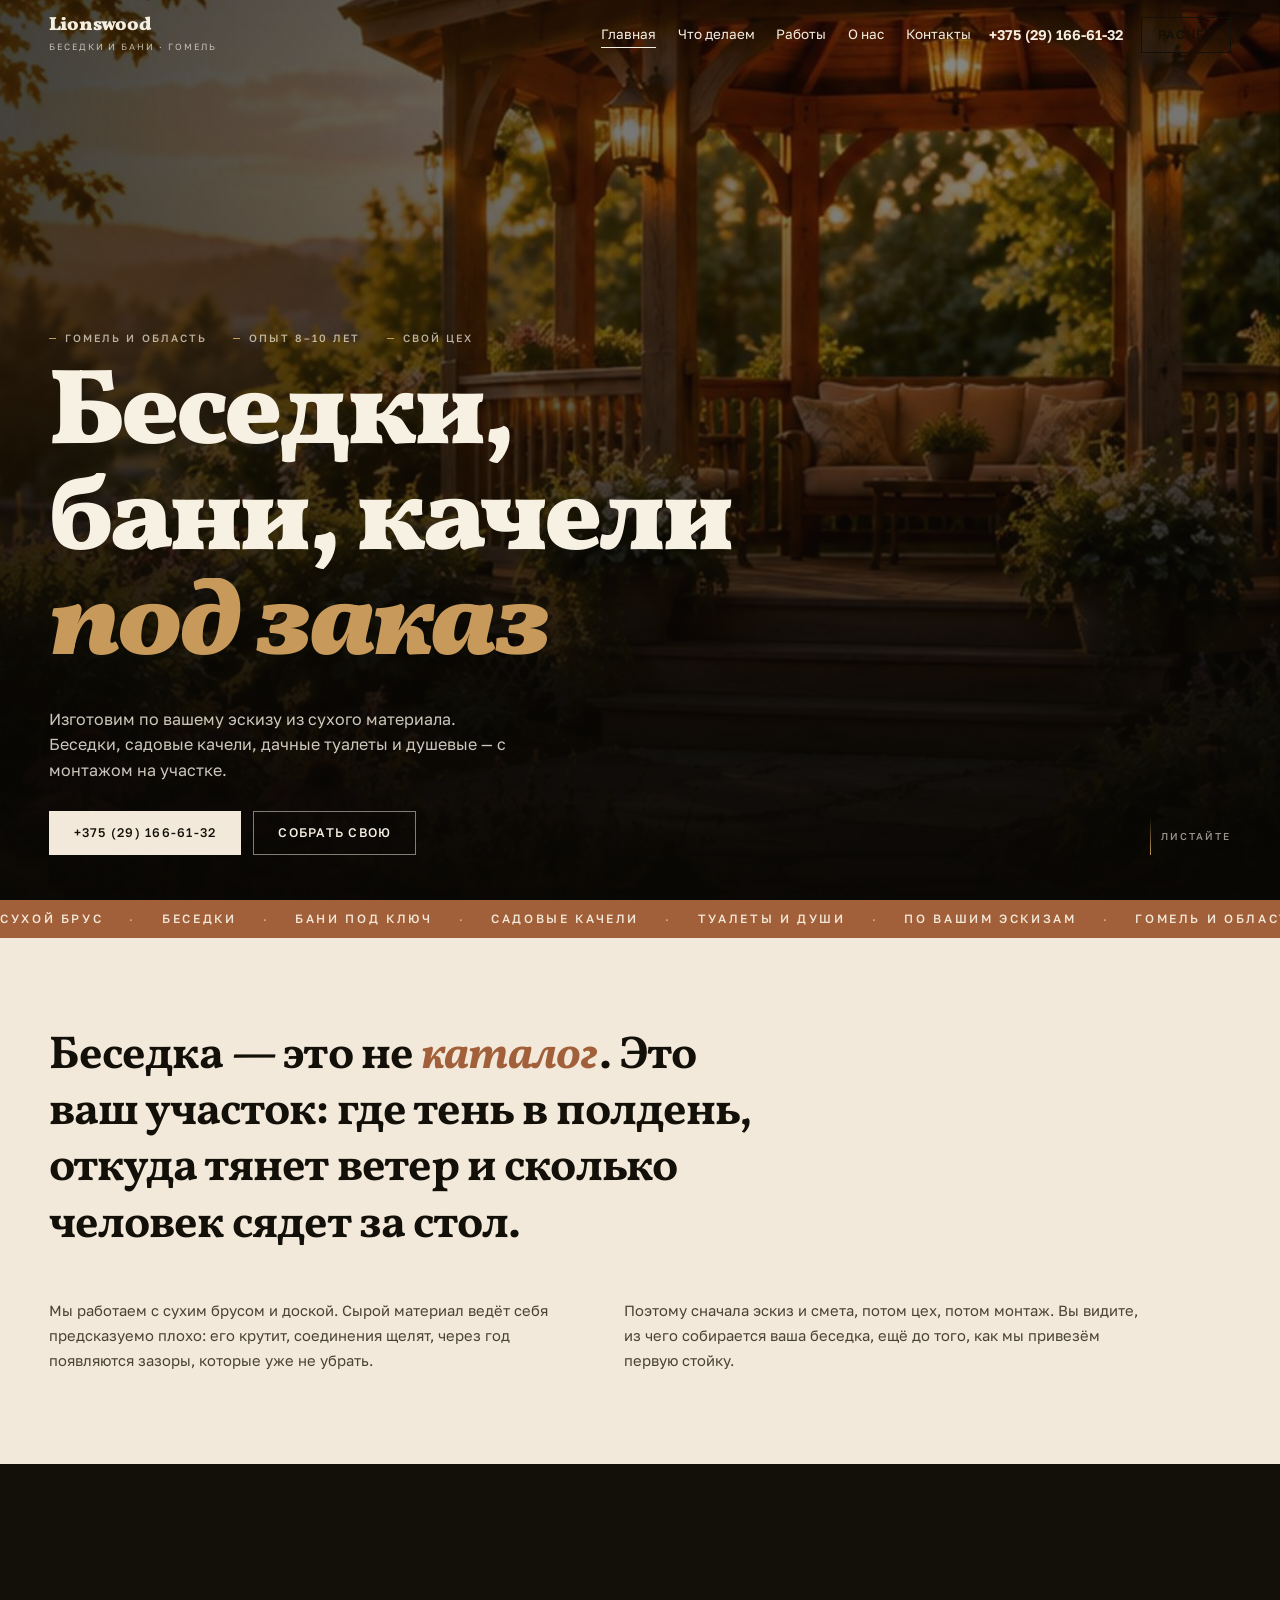
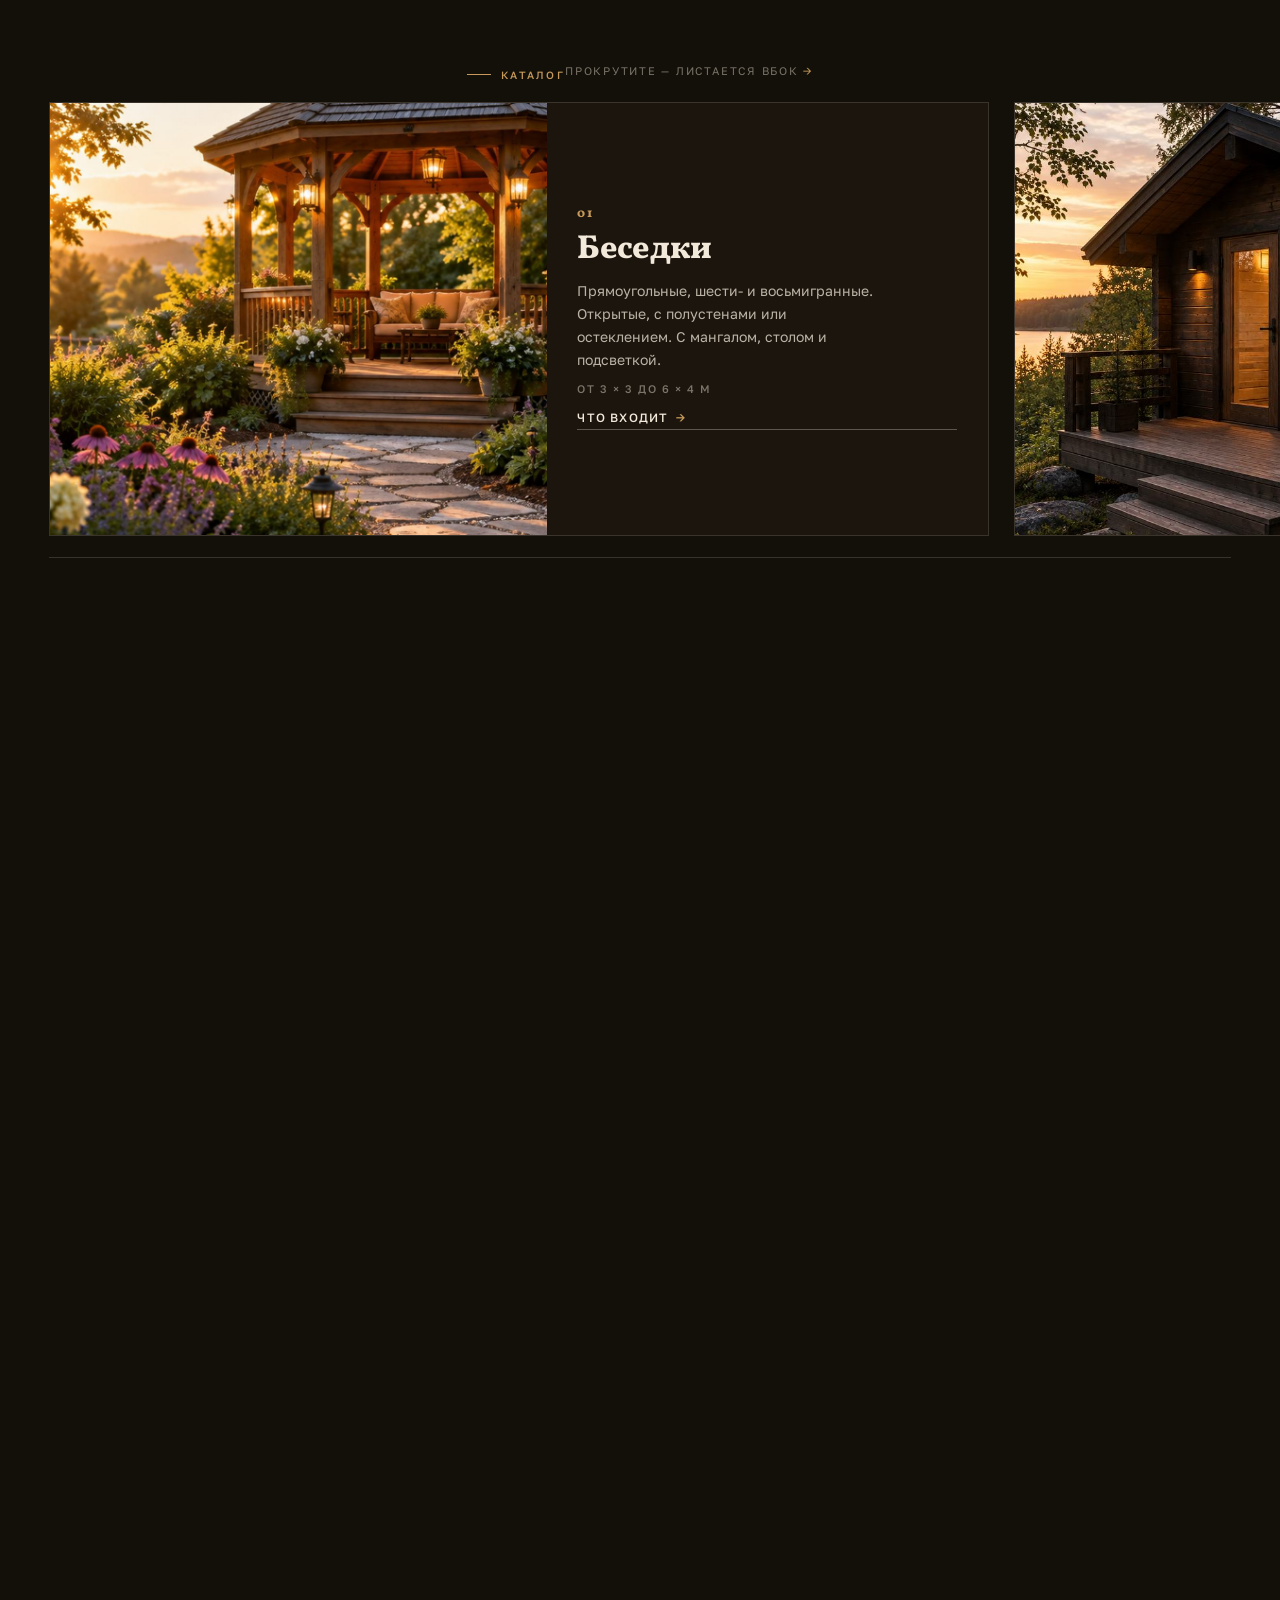
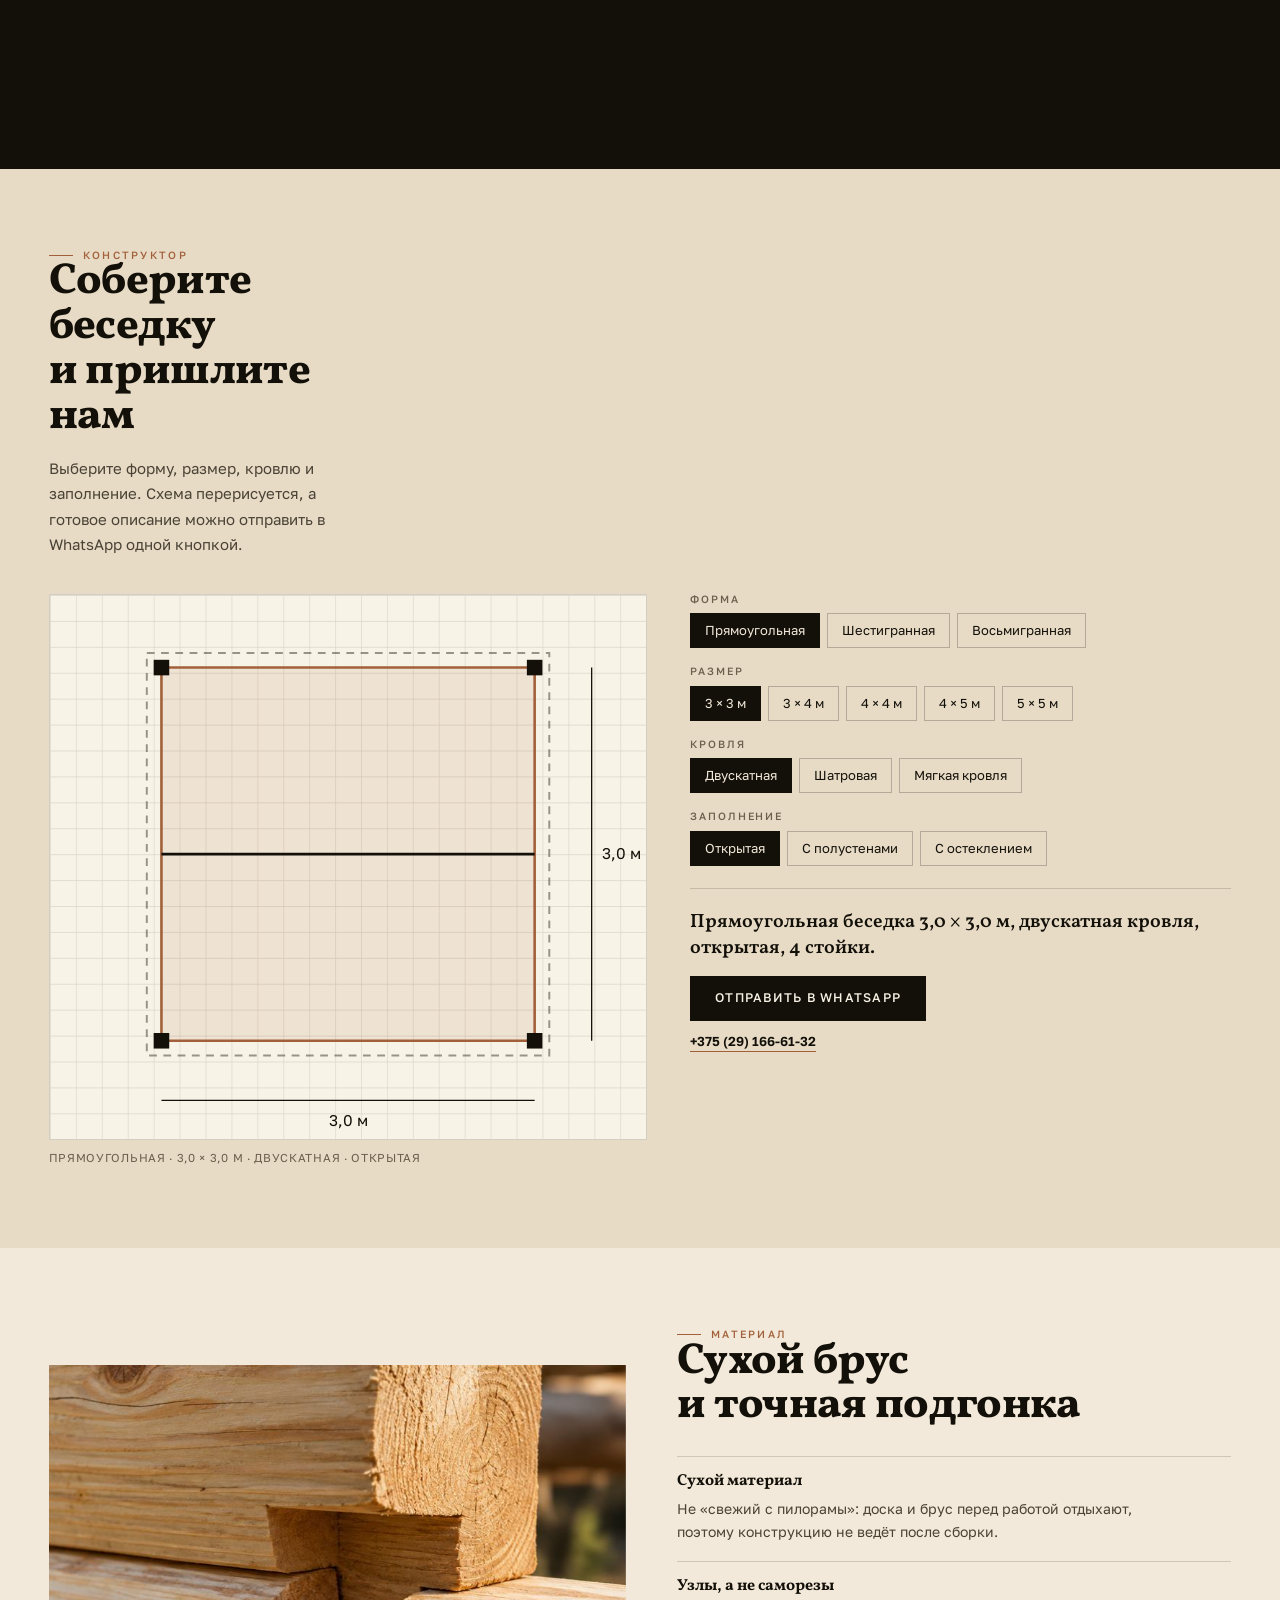
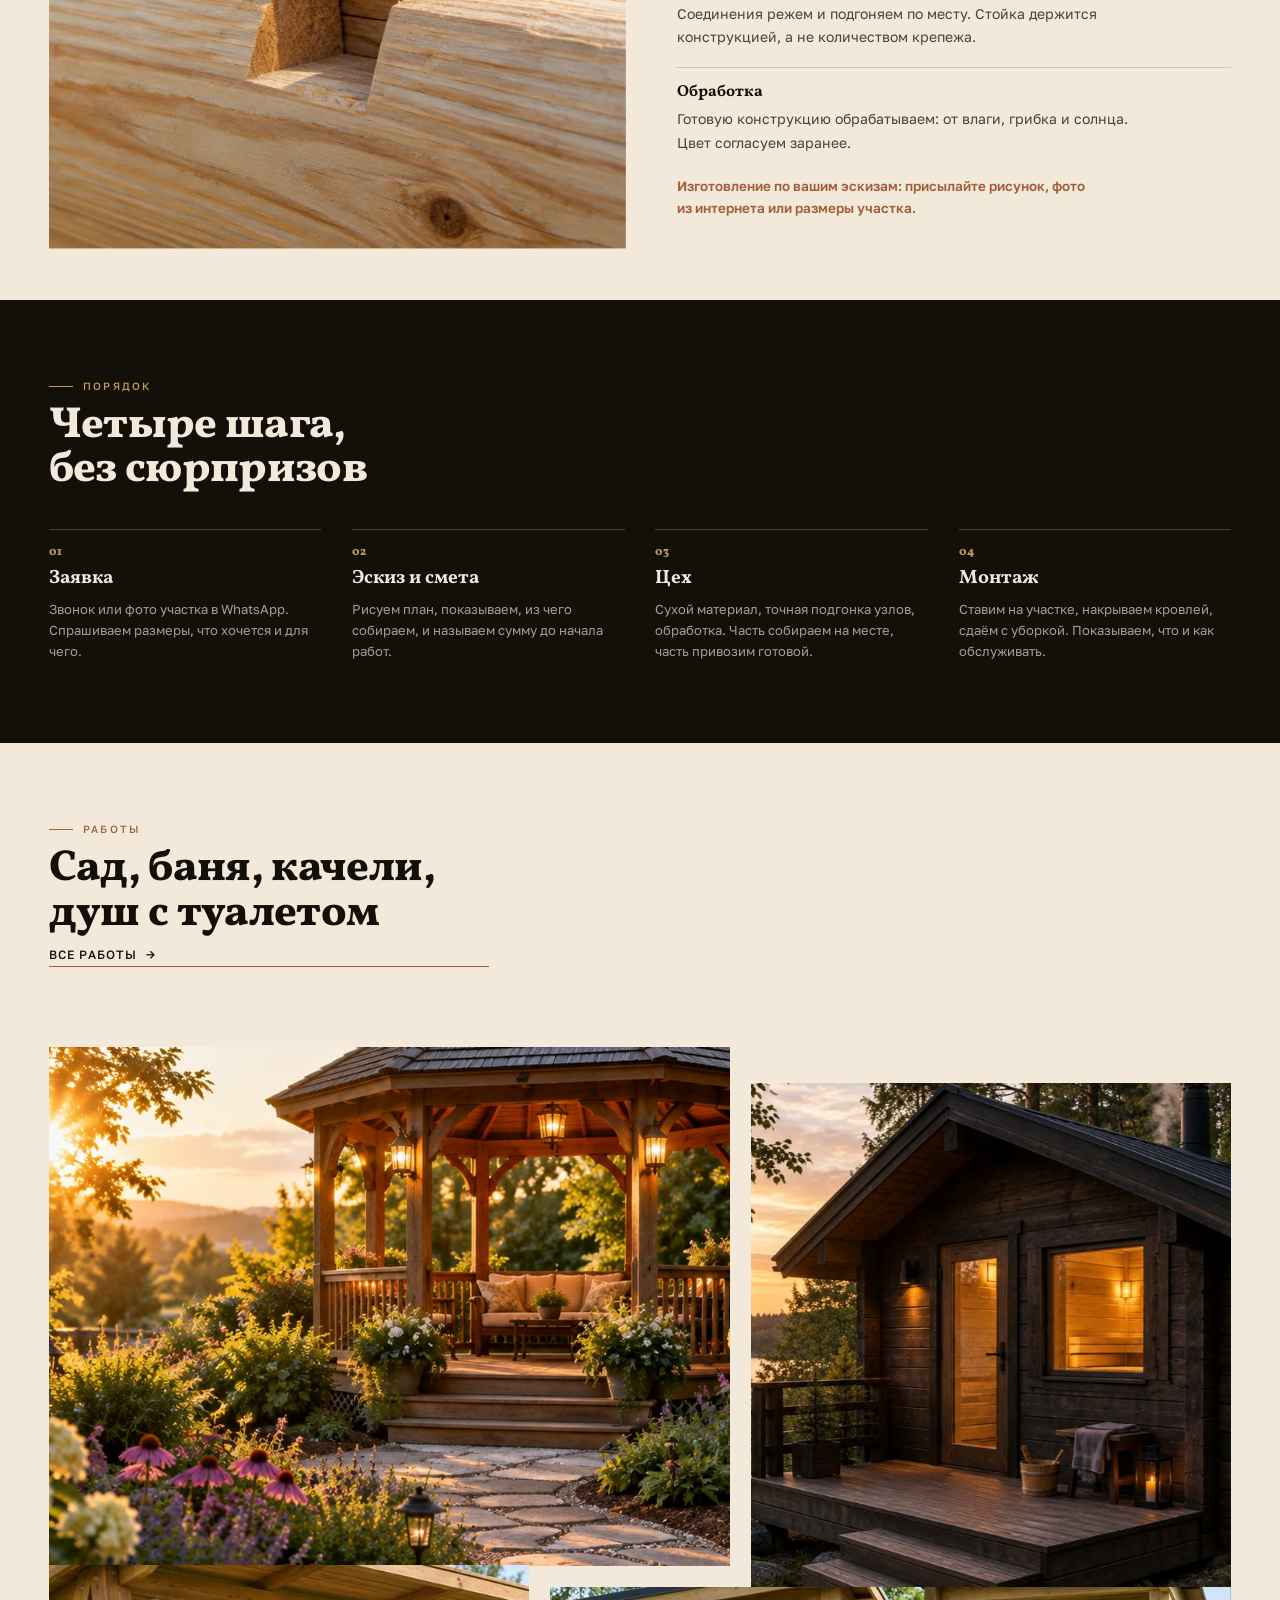
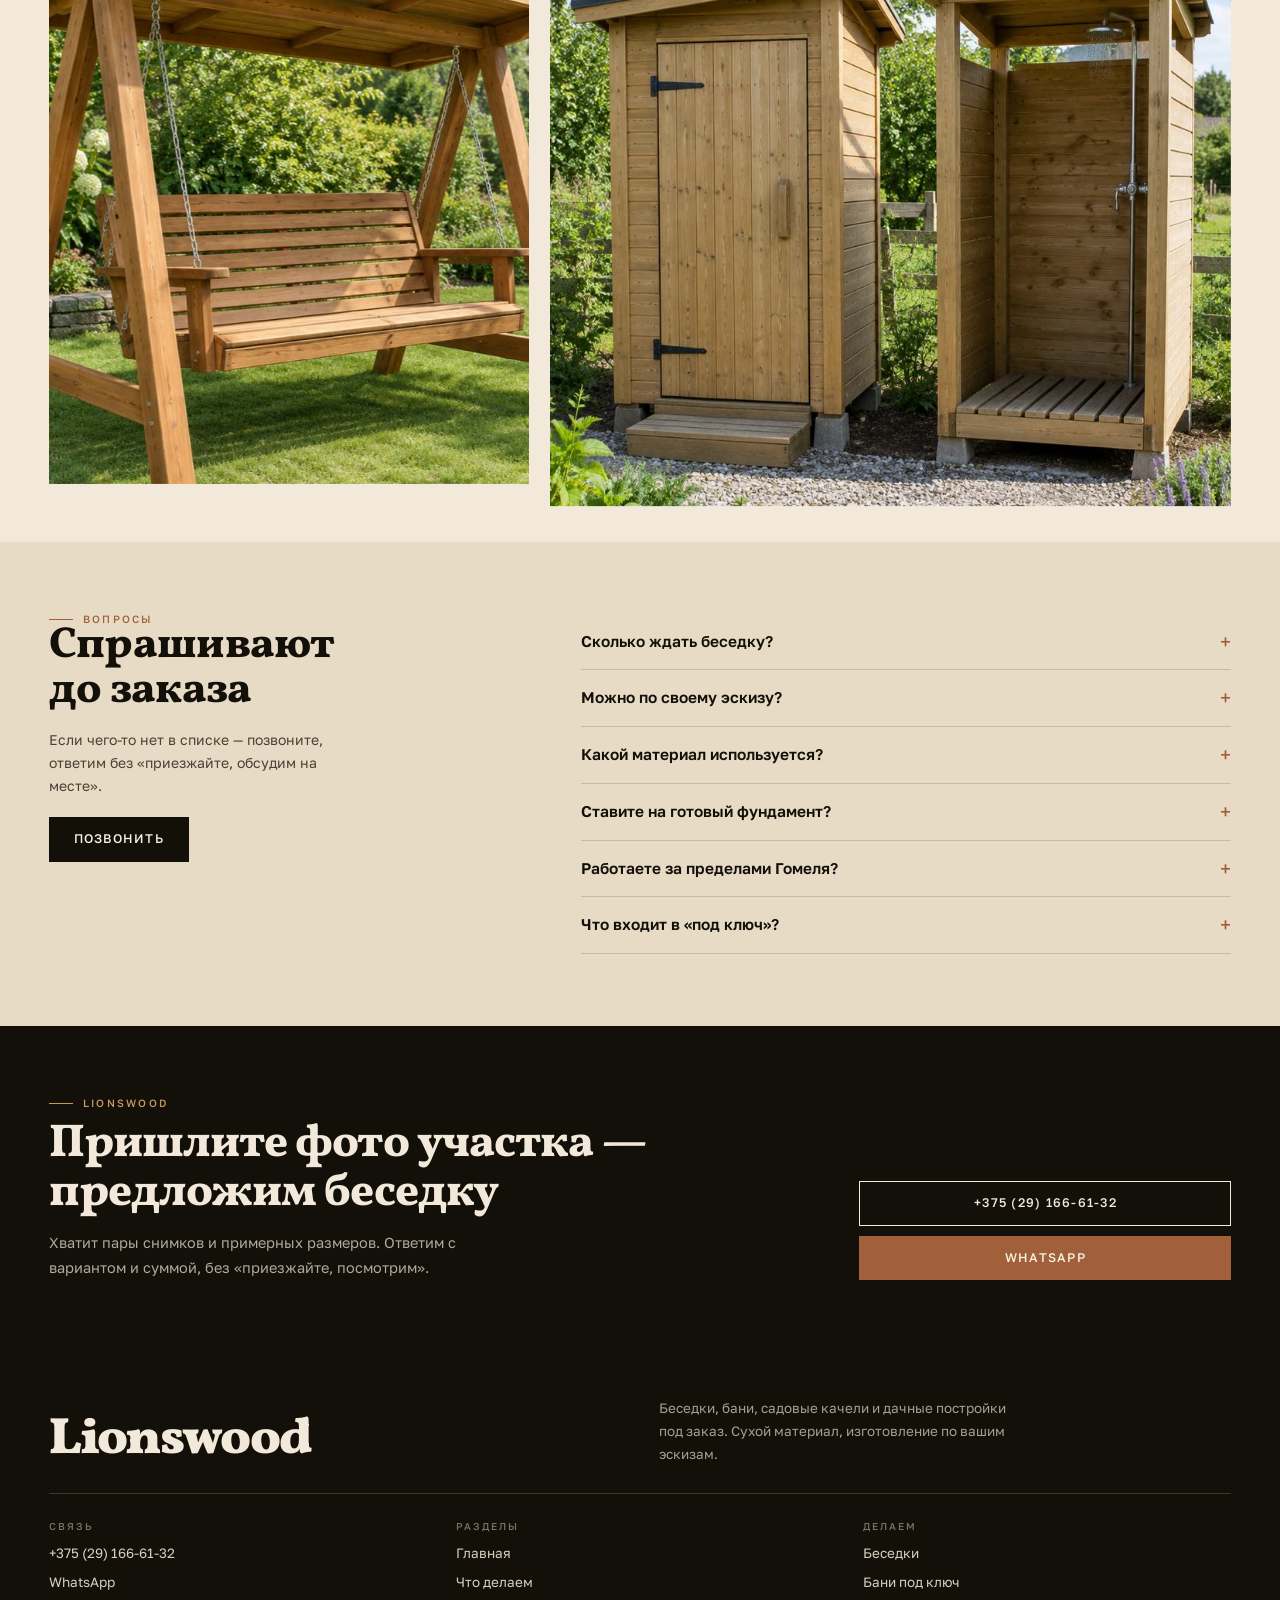
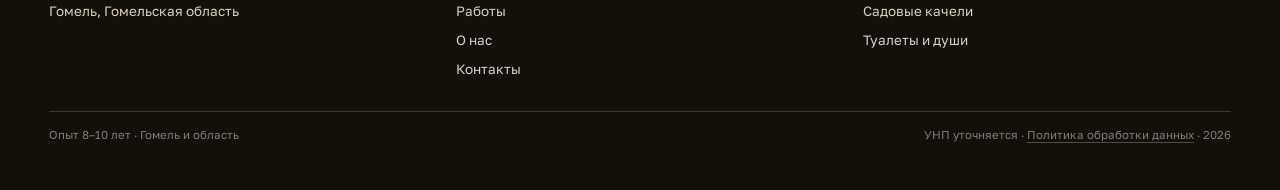
==== commit 5213f879: "Фикс: sticky-витрина (overflow-x:clip), видимая шапка на внутренних страницах, точный конец витрины" ====
--- a/index.html
+++ b/index.html
@@ -14,8 +14,8 @@
 <link rel="icon" href="favicon.svg" type="image/svg+xml">
 <style>[hidden]{display:none!important}
 *{box-sizing:border-box}
-html{-webkit-text-size-adjust:100%;scroll-behavior:smooth;overflow-x:hidden}
-body{margin:0;background:#F2E9DA;color:#131009;font:400 16.5px/1.62 "Golos Text",Arial,sans-serif;overflow-x:hidden}
+html{-webkit-text-size-adjust:100%;scroll-behavior:smooth;overflow-x:clip}
+body{margin:0;background:#F2E9DA;color:#131009;font:400 16.5px/1.62 "Golos Text",Arial,sans-serif}
 img{display:block;max-width:100%;height:auto}
 a{color:inherit;text-decoration:none}
 h1,h2,h3,p,ul,ol,figure,dl,dd,table,blockquote{margin:0}
@@ -25,7 +25,9 @@
 .hd{position:fixed;top:0;left:0;right:0;z-index:80;transition:background .35s ease,box-shadow .35s ease,backdrop-filter .35s}
 .hd__in{display:flex;align-items:center;gap:18px;padding:16px clamp(16px,3.8vw,56px);transition:padding .35s ease}
 .hd .logo,.hd .nav a,.hd .hd__tel{color:#F5EEDF}
-.hd.is-stuck{background:rgba(242,233,218,.94);backdrop-filter:blur(14px);box-shadow:0 1px 0 rgba(19,16,9,.14)}
+.hd.is-stuck,.hd--solid{background:rgba(242,233,218,.94);backdrop-filter:blur(14px);box-shadow:0 1px 0 rgba(19,16,9,.14)}
+.hd--solid .logo,.hd--solid .nav a,.hd--solid .hd__tel{color:#131009}
+.hd--solid .hd__in{padding-block:12px}
 .hd.is-stuck .logo,.hd.is-stuck .nav a,.hd.is-stuck .hd__tel{color:#131009}
 .hd.is-stuck .hd__in{padding-block:10px}
 .logo{font:900 19px/1 "Vollkorn",Georgia,serif;letter-spacing:-.01em;margin-right:auto}
--- a/assets/css/style.v1.css
+++ b/assets/css/style.v1.css
@@ -1,4 +1,5 @@
 /* Lionswood: тёплое дерево, крупная антиква, сценарная прокрутка */
+html{overflow-x:clip}
 :root{
   --ink:#131009; --ink2:#1B150E; --paper:#F2E9DA; --paper2:#E7DBC6;
   --cedar:#A2603A; --gold:#C79A5B; --moss:#3F4A38; --body:#4A4235;
@@ -264,3 +265,9 @@
   .mani__cols p:first-child{margin-left:0}
   .hero__h1{letter-spacing:-.04em}
 }
+
+/* шапка на внутренних страницах: сразу тёмный текст на светлой подложке */
+body.inner .hd{background:rgba(242,233,218,.94);backdrop-filter:blur(14px);box-shadow:0 1px 0 rgba(19,16,9,.14)}
+body.inner .hd .logo,body.inner .hd .nav a,body.inner .hd .hd__tel{color:#131009}
+body.inner .hd .btn--ghost{border-color:rgba(19,16,9,.4);color:#131009}
+body.inner .hd .btn--ghost:hover{background:#131009;color:#F7F1E4;border-color:#131009}
